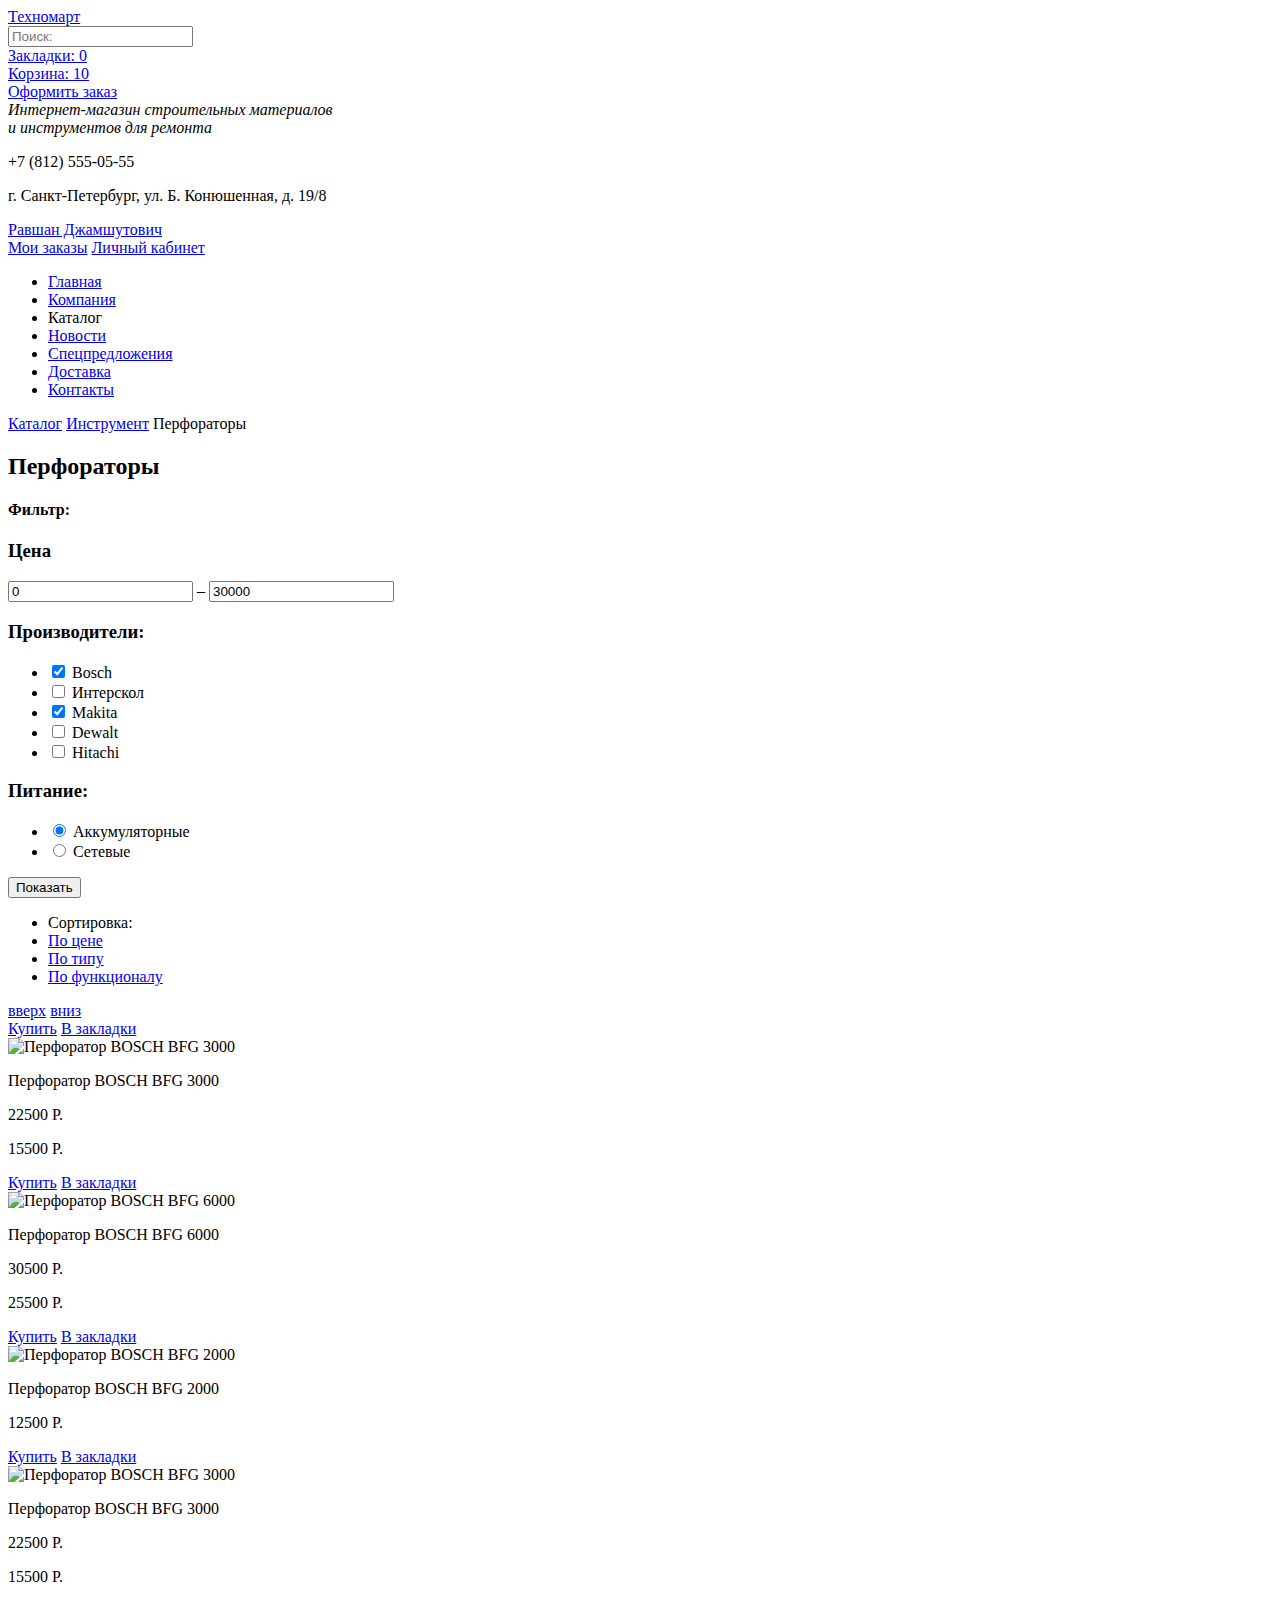
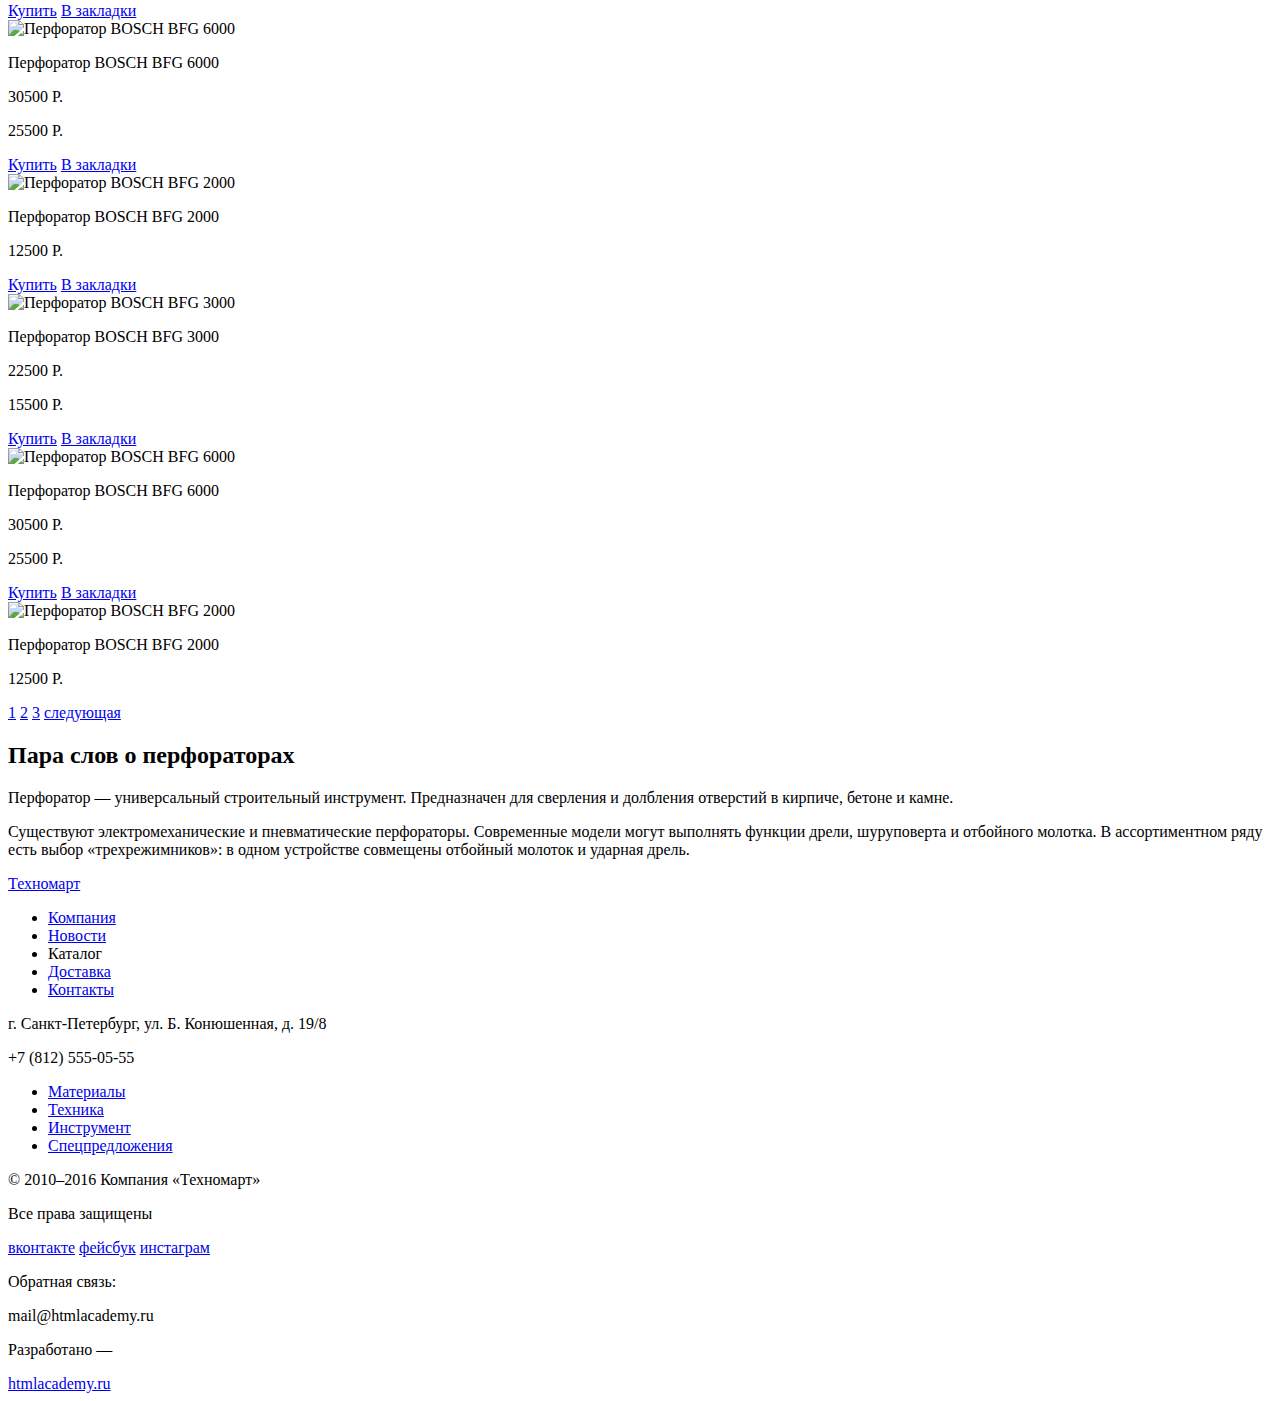
==== catalog.html @ 82899f18 "Разметка" ====
<!DOCTYPE html>
<html lang="ru">
  <head>
    <meta charset="utf-8">
    <title>HTML Academy: Техномарт</title>
  </head>
  <body>
    <header class="header-top clesrfix">
      <div class="container">
        <div class="main-logo">
          <a href="index-techno.html">Техномарт</a>
        </div>
        <div class="search">
          <form action="form.php" method="get">
            <input id="search-field" type="search" name="search-name" placeholder="Поиск:">
            <label for="search-field"></label>
          </form>
        </div>
        <div class="tab">
          <a href="#">Закладки: 0</a>
        </div>
        <div class=" basket basket-full">
          <a href="#">Корзина: 10</a>
        </div>
        <div class="checkout">
          <a href="#">Оформить заказ</a>
        </div>
      </div>
    </header>
    <header class="subheader clearfix">
      <div class="container">
        <div class="name">
          <i>Интернет-магазин строительных материалов<br>и инструментов для ремонта</i>
        </div>
        <div class="header-contacts">
          <p class="phone-number">+7 (812) 555-05-55</p>
          <p class="header-address">г. Санкт-Петербург, ул. Б. Конюшенная, д. 19/8</p>
        </div>
        <div class="user-block-personal">
          <div class="profile clearfix">
            <a class="surname" href="#">Равшан Джамшутович</a>
            <a class="exit" href="index-techno.html"></a>
          </div>
          <a class="orders" href="#">Мои заказы</a>
          <a class="account" href="#">Личный кабинет</a>
        </div>
      </div>
    </header>
    <header class="header-bottom">
      <div class="container">
        <nav class="main-navigation">
          <ul>
            <li>
              <a href="index-techno.html">Главная</a>
            </li>
            <li>
              <a href="#">Компания</a>
            </li>
            <li>
              <a>Каталог</a>
            </li>
            <li>
              <a href="#">Новости</a>
            </li>
            <li>
              <a href="#">Спецпредложения</a>
            </li>
            <li>
              <a href="#">Доставка</a>
            </li>
            <li>
              <a href="#">Контакты</a>
            </li>
          </ul>
        </nav>
      </div>
    </header>
    <main>
      <section class="hammers container clearfix">
        <div class="breadcrumbs">
          <a href="#">Каталог</a>
          <a href="#">Инструмент</a>
          <span>Перфораторы</span>
        </div>
        <div class="hammers-title">
          <h2>Перфораторы</h2>
        </div>
        <div class="filter clearfix">
          <form action="form.php" method="get">
            <div class="range-filter">
              <div class="filter-title">
                <h4>Фильтр:</h4>
              </div>
              <h3>Цена</h3>
              <div class="range-controls">
                <div class="scale">
                  <div class="bar">
                  </div>
                </div>
                <div class="toggle min-toggle"></div>
                <div class="toggle max-toggle"></div>
              </div>
              <div class="price-controls">
                <input name="min-prise" type="text" value="0">
                <span>&ndash;</span>
                <input name="max-price" type="text" value="30000">
              </div>
            </div>
            <h3 class="caption">Производители:</h3>
            <ul class="brands-manufakturers">
              <li>
                <input id="bosch-field" type="checkbox" name="bosch" checked>
                <label for="bosch-field">Bosch</label>
              </li>
              <li>
                <input id="interskol-field" type="checkbox" name="interskol">
                <label for="interskol-field">Интерскол</label>
              </li>
              <li>
                <input id="makita-field" type="checkbox" name="makita" checked>
                <label for="makita-field">Makita</label>
              </li>
              <li>
                <input id="dewalt-field" type="checkbox" name="dewalt">
                <label for="dewalt-field">Dewalt</label>
              </li>
              <li>
                <input id="hitachi-field" type="checkbox" name="hitachi">
                <label for="hitachi-field">Hitachi</label>
              </li>
            </ul>
            <h3 class="caption">Питание:</h3>
            <ul class="battery">
              <li>
                <input id="battery-field" type="radio" name="button" checked>
                <label for="battery-field">Аккумуляторные</label>
              </li>
              <li>
                <input id="network-field" type="radio" name="button">
                <label for="network-field">Сетевые</label>
              </li>
            </ul>
            <button class="show">Показать</button>
          </form>
        </div>
        <div class="sorting-content clearfix">
          <div class="sorting">
            <ul>
              <li>
                <span>Сортировка:</span>
              </li>
              <li>
                <a class="active" href="#">По цене</a>
              </li>
              <li>
                <a href="#">По типу</a>
              </li>
              <li>
                <a class="last" href="#">По функционалу</a>
              </li>
            </ul>
          </div>
          <div class="btn-down-up">
            <a class="btn-up active" href="#">вверх</a>
            <a class="btn-down" href="#">вниз</a>
          </div>
        </div>
        <div class="catalog-items-page">
          <article class="catalog-item">
            <div class="actions">
              <a href="#" class="buy js-buy">Купить</a>
              <a href="#" class="bookmark">В закладки</a>
              </div>
            <div class="catalog-item-image">
              <img src="img/drill-3000.jpg" width="127" height="112" alt="Перфоратор BOSCH BFG 3000">
            </div>
            <p class="title">Перфоратор BOSCH BFG 3000</p>
            <p class="discount">22500 Р.</p>
            <p class="price">15500 Р.</p>
          </article>
          <article class="catalog-item">
            <div class="actions">
              <a href="#" class="buy">Купить</a>
              <a href="#" class="bookmark">В закладки</a>
            </div>
            <div class="catalog-item-image">
              <img src="img/drill-6000.jpg" width="144" height="128" alt="Перфоратор BOSCH BFG 6000">
            </div>
            <p class="title">Перфоратор BOSCH BFG 6000</p>
            <p class="discount">30500 Р.</p>
            <p class="price">25500 Р.</p>
          </article>
          <article class="catalog-item">
            <div class="flag flag-new"></div>
            <div class="actions active">
              <a href="#" class="buy">Купить</a>
              <a href="#" class="bookmark">В закладки</a>
            </div>
            <div class="catalog-item-image">
              <img src="img/drill-2000.jpg" width="127" height="112" alt="Перфоратор BOSCH BFG 2000">
            </div>
            <p class="title">Перфоратор BOSCH BFG 2000</p>
            <p class="discount"></p>
            <p class="price">12500 Р.</p>
          </article>
          <article class="catalog-item">
            <div class="actions">
              <a href="#" class="buy">Купить</a>
              <a href="#" class="bookmark">В закладки</a>
              </div>
            <div class="catalog-item-image">
              <img src="img/drill-3000.jpg" width="127" height="112" alt="Перфоратор BOSCH BFG 3000">
            </div>
            <p class="title">Перфоратор BOSCH BFG 3000</p>
            <p class="discount">22500 Р.</p>
            <p class="price">15500 Р.</p>
          </article>
          <article class="catalog-item">
            <div class="flag flag-new"></div>
            <div class="actions">
              <a href="#" class="buy">Купить</a>
              <a href="#" class="bookmark">В закладки</a>
            </div>
            <div class="catalog-item-image">
              <img src="img/drill-6000.jpg" width="144" height="128" alt="Перфоратор BOSCH BFG 6000">
            </div>
            <p class="title">Перфоратор BOSCH BFG 6000</p>
            <p class="discount">30500 Р.</p>
            <p class="price">25500 Р.</p>
          </article>
          <article class="catalog-item">
            <div class="actions">
              <a href="#" class="buy">Купить</a>
              <a href="#" class="bookmark">В закладки</a>
            </div>
            <div class="catalog-item-image">
              <img src="img/drill-2000.jpg" width="127" height="112" alt="Перфоратор BOSCH BFG 2000">
            </div>
            <p class="title">Перфоратор BOSCH BFG 2000</p>
            <p class="discount"></p>
            <p class="price">12500 Р.</p>
          </article>
          <article class="catalog-item">
            <div class="flag flag-new"></div>
            <div class="actions">
              <a href="#" class="buy js-buy">Купить</a>
              <a href="#" class="bookmark">В закладки</a>
              </div>
            <div class="catalog-item-image">
              <img src="img/drill-3000.jpg" width="127" height="112" alt="Перфоратор BOSCH BFG 3000">
            </div>
            <p class="title">Перфоратор BOSCH BFG 3000</p>
            <p class="discount">22500 Р.</p>
            <p class="price">15500 Р.</p>
          </article>
          <article class="catalog-item">
            <div class="actions">
              <a href="#" class="buy js-buy">Купить</a>
              <a href="#" class="bookmark">В закладки</a>
            </div>
            <div class="catalog-item-image">
              <img src="img/drill-6000.jpg" width="144" height="128" alt="Перфоратор BOSCH BFG 6000">
            </div>
            <p class="title">Перфоратор BOSCH BFG 6000</p>
            <p class="discount">30500 Р.</p>
            <p class="price">25500 Р.</p>
          </article>
          <article class="catalog-item">
            <div class="actions">
              <a href="#" class="buy js-buy">Купить</a>
              <a href="#" class="bookmark">В закладки</a>
            </div>
            <div class="catalog-item-image">
              <img src="img/drill-2000.jpg" width="127" height="112" alt="Перфоратор BOSCH BFG 2000">
            </div>
            <p class="title">Перфоратор BOSCH BFG 2000</p>
            <p class="discount"></p>
            <p class="price">12500 Р.</p>
          </article>
          <div class="pagination">
            <a class="active" href="#">1</a>
            <a href="#">2</a>
            <a href="#">3</a>
            <a href="#">следующая</a>
          </div>
        </div>
      </section>
      <div class="about-hammers">
        <div class="container">
          <h2>Пара слов о перфораторах</h2>
          <p class="p1">Перфоратор &mdash; универсальный строительный инструмент. Предназначен для сверления
          и долбления отверстий в кирпиче, бетоне и камне.</p>
          <p class="p2">Существуют электромеханические и пневматические перфораторы. Современные модели могут выполнять функции дрели,
          шуруповерта и отбойного молотка. В ассортиментном ряду есть выбор &laquo;трехрежимников&raquo;:
          в одном устройстве совмещены отбойный молоток и ударная дрель.</p>
        </div>
      </div>
    </main>
    <footer class="footer-top ">
      <div class="container">
        <div class="first-wrapper clearfix">
          <div class="footer-main-logo">
            <a href="index-techno.html">Техномарт</a>
          </div>
          <div class="footer-navigation">
            <ul>
              <li>
                <a href="#">Компания</a>
              </li>
              <li>
                <a href="#">Новости</a>
              </li>
              <li>
                <a>Каталог</a>
              </li>
              <li>
                <a href="#">Доставка</a>
              </li>
              <li>
                <a href="#">Контакты</a>
              </li>
            </ul>
          </div>
        </div>
        <div class="second-wrapper clearfix">
          <div class="footer-address">
            <p>г. Санкт-Петербург, ул. Б. Конюшенная, д. 19/8</p>
            <p>+7 (812) 555-05-55</p>
          </div>
          <div class="footer-breadcrumbs">
            <ul>
              <li>
                <a href="#">Материалы</a>
              </li>
              <li>
                <a href="#">Техника</a>
              </li>
              <li>
                <a href="#">Инструмент</a>
              </li>
              <li>
                <a href="#">Спецпредложения</a>
              </li>
            </ul>
          </div>
        </div>
      </div>
    </footer>
    <footer class="footer-bottom clearfix">
      <div class="container">
        <div class="footer-copyright">
          <p>&copy; 2010&ndash;2016 Компания &laquo;Техномарт&raquo;</p>
          <p>Все права защищены</p>
        </div>
        <div class="footer-social">
          <a class="social-btn social-btn-vk" href="#">вконтакте</a>
          <a class="social-btn social-btn-fb" href="#">фейсбук</a>
          <a class="social-btn social-btn-inst" href="#">инстаграм</a>
        </div>
        <div class="footer-email">
          <p>Обратная связь:</p>
          <a>mail@htmlacademy.ru</a>
        </div>
        <div class="footer-website">
          <p>Разработано &mdash;</p>
          <a href="#">htmlacademy.ru</a>
        </div>
      </div>
    </footer>
  </body>
</html>
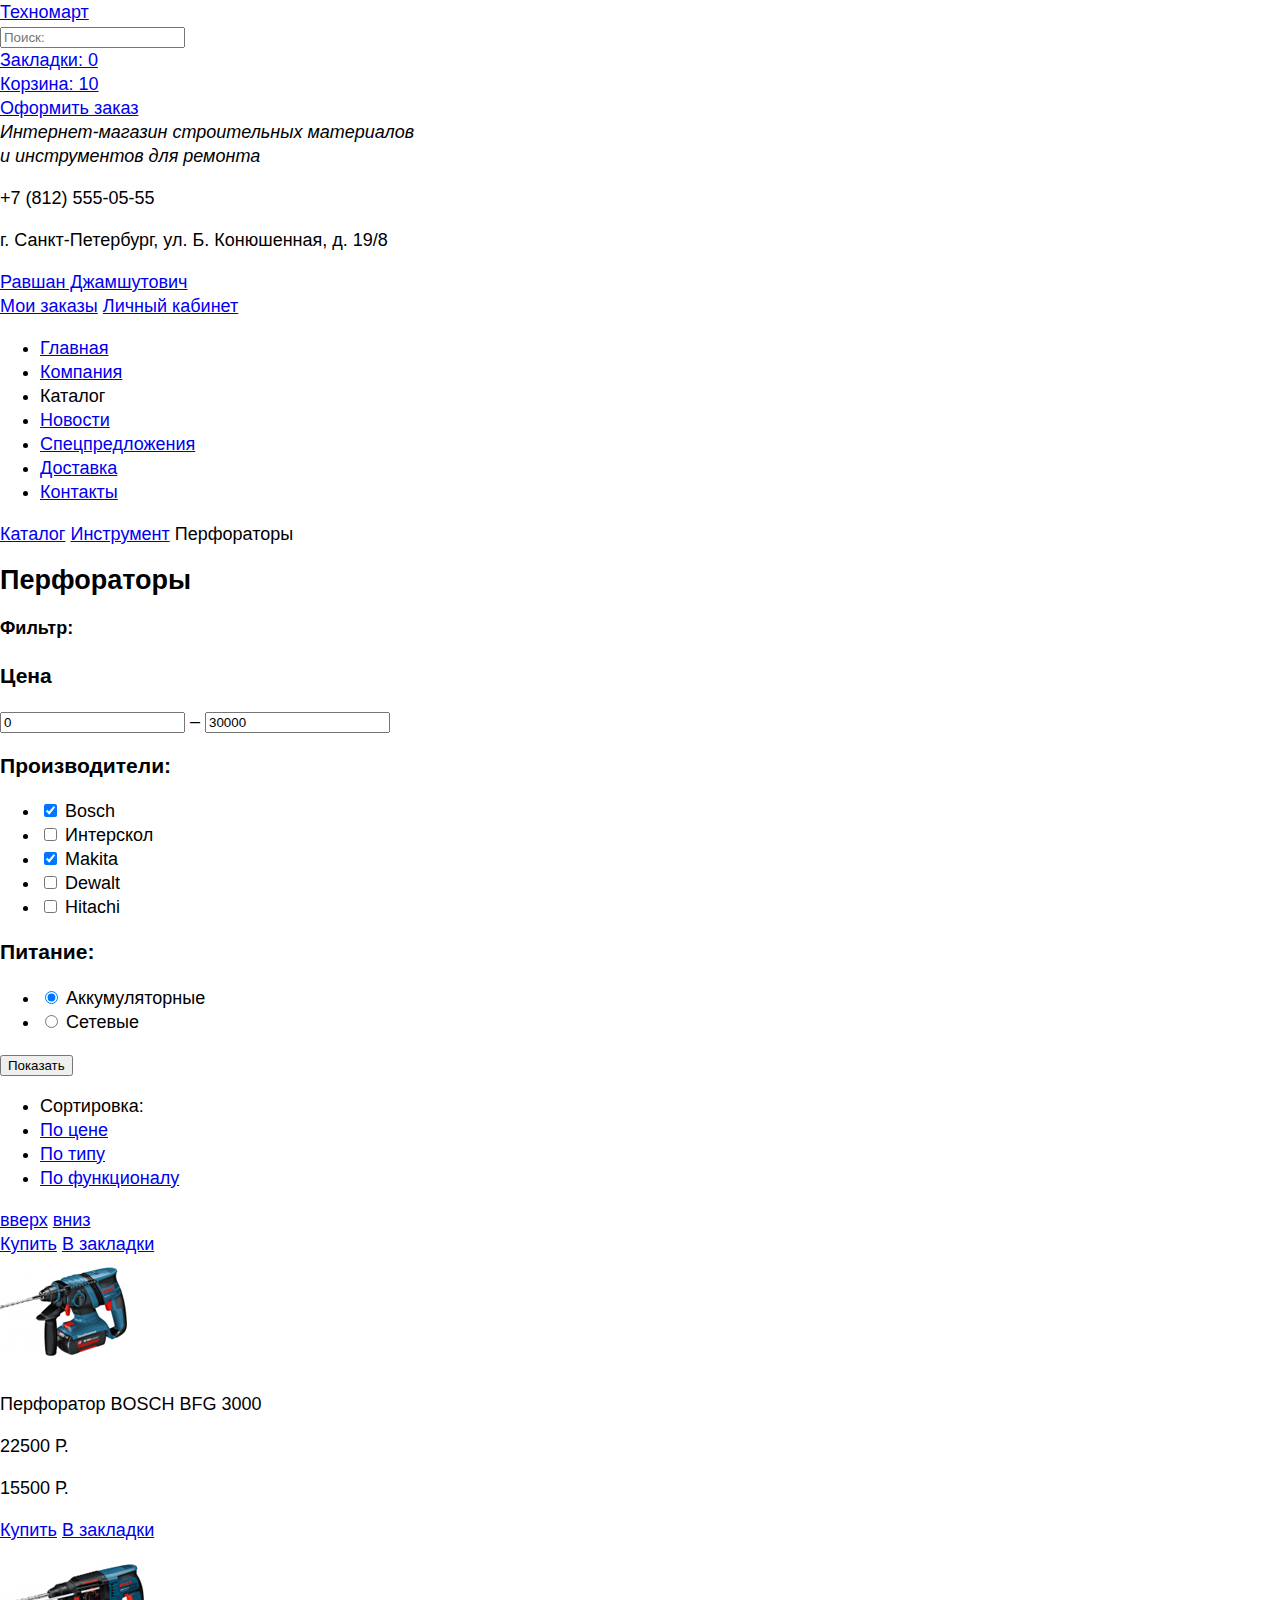
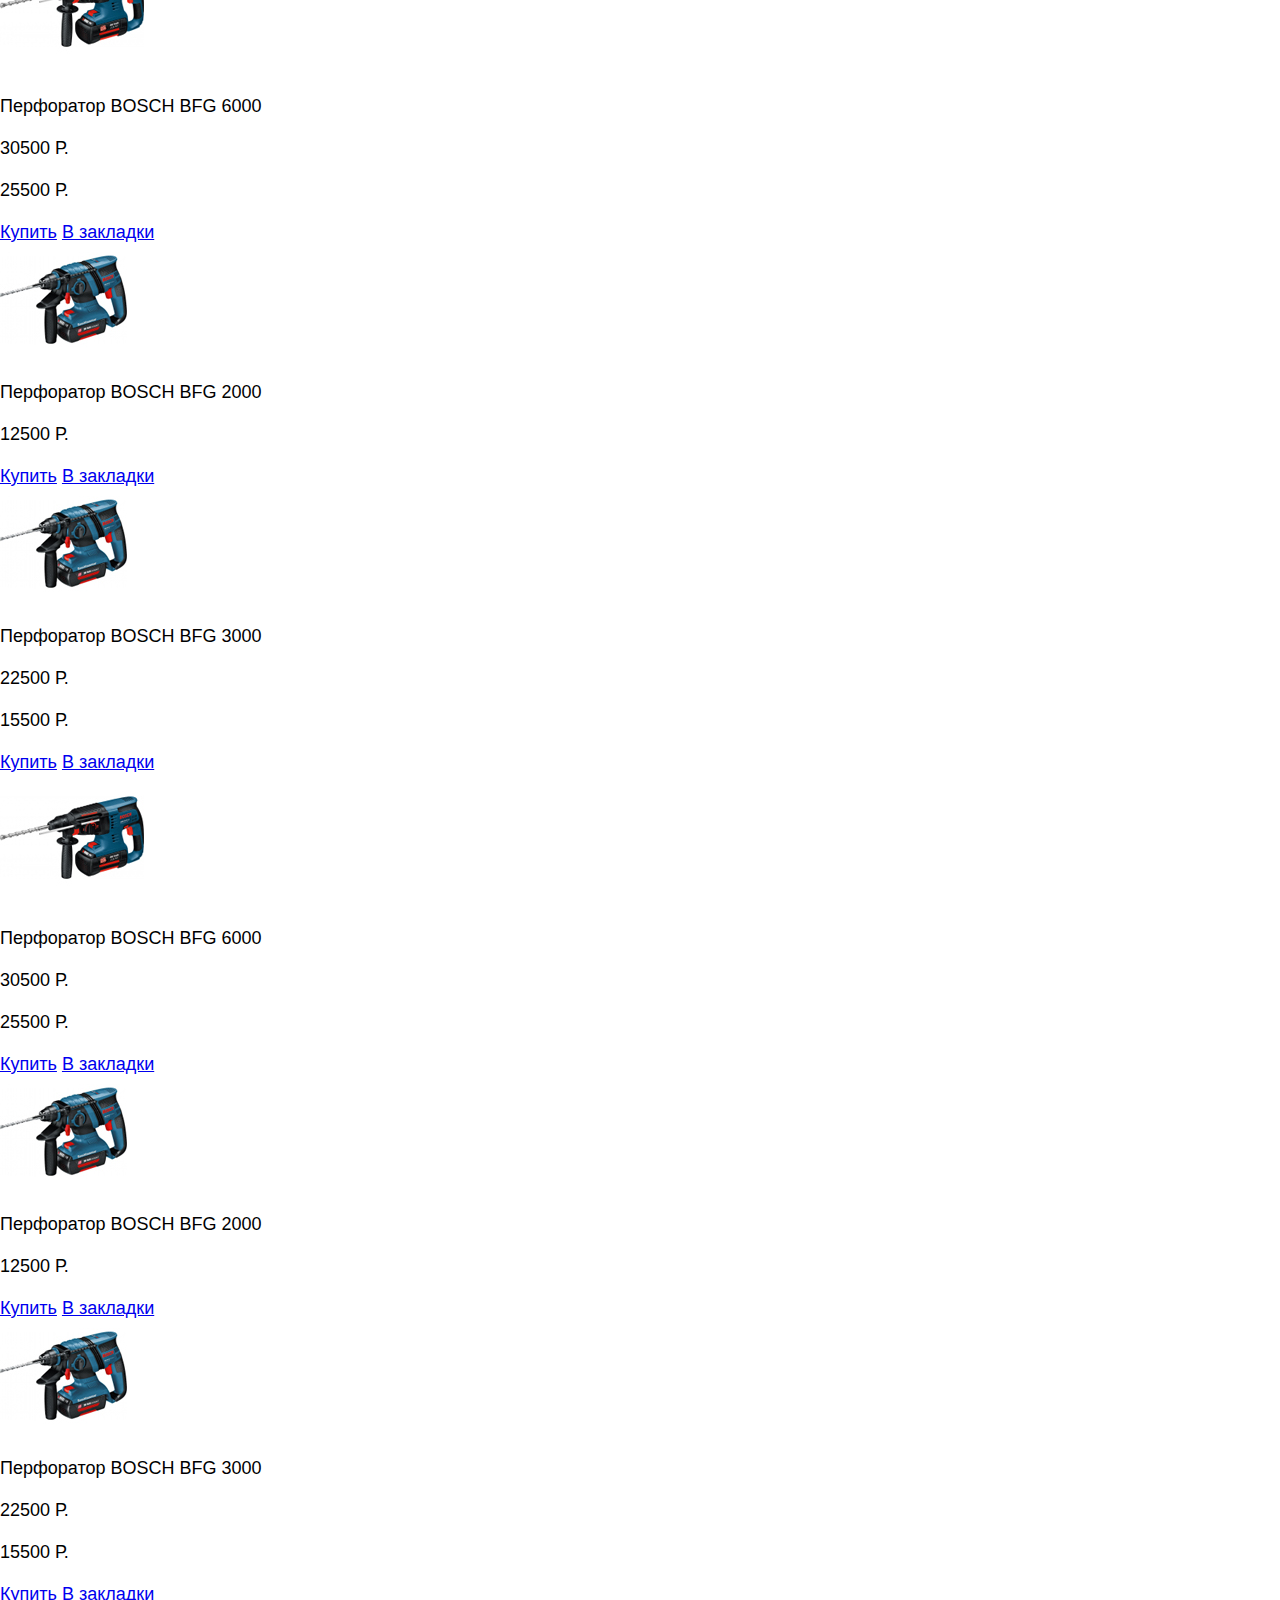
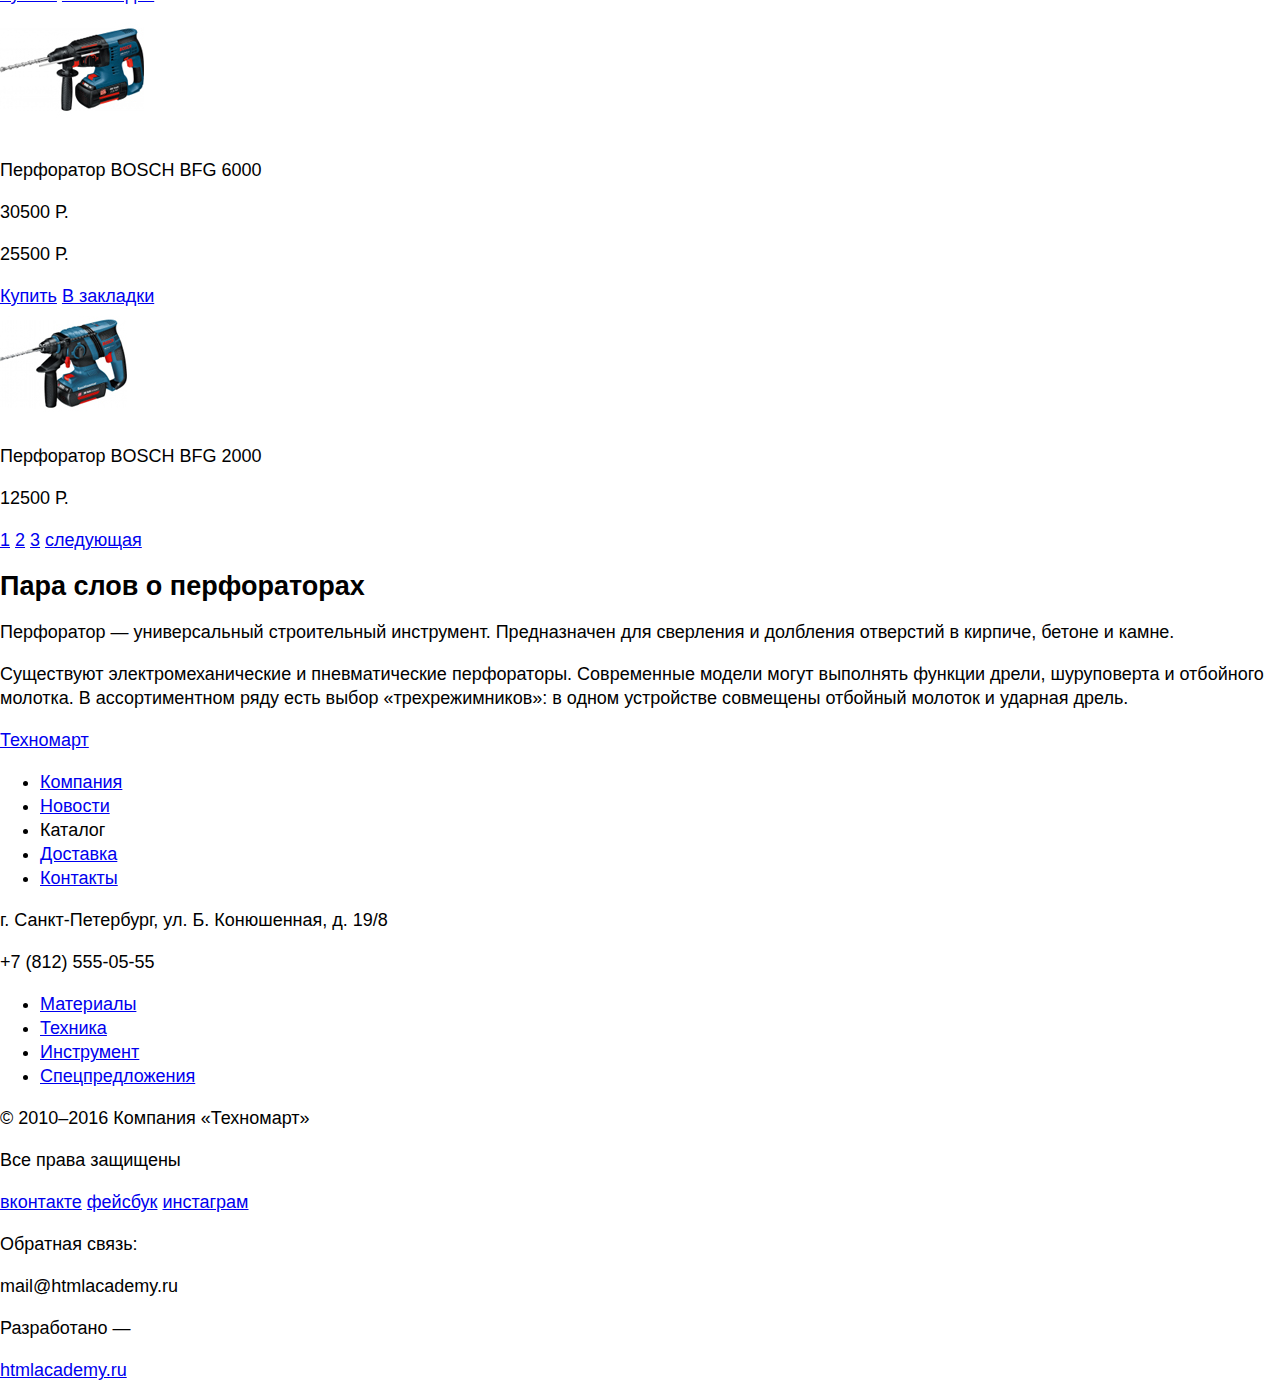
==== commit b74c2639: "Подготовка графики и текстовых стилей" ====
--- a/catalog.html
+++ b/catalog.html
@@ -3,6 +3,7 @@
   <head>
     <meta charset="utf-8">
     <title>HTML Academy: Техномарт</title>
+    <link rel="stylesheet" href="css/style.css">
   </head>
   <body>
     <header class="header-top clesrfix">
@@ -368,4 +369,4 @@
       </div>
     </footer>
   </body>
-</html>  
+</html>
--- a/css/style.css
+++ b/css/style.css
@@ -0,0 +1,8 @@
+body {
+min-width: 960px;
+margin: 0;
+font-size: 18px;
+line-height: 24px;
+font-family: "Cuprum", Helvetica, Arial, sans-serif;
+font-weight: 400;
+}
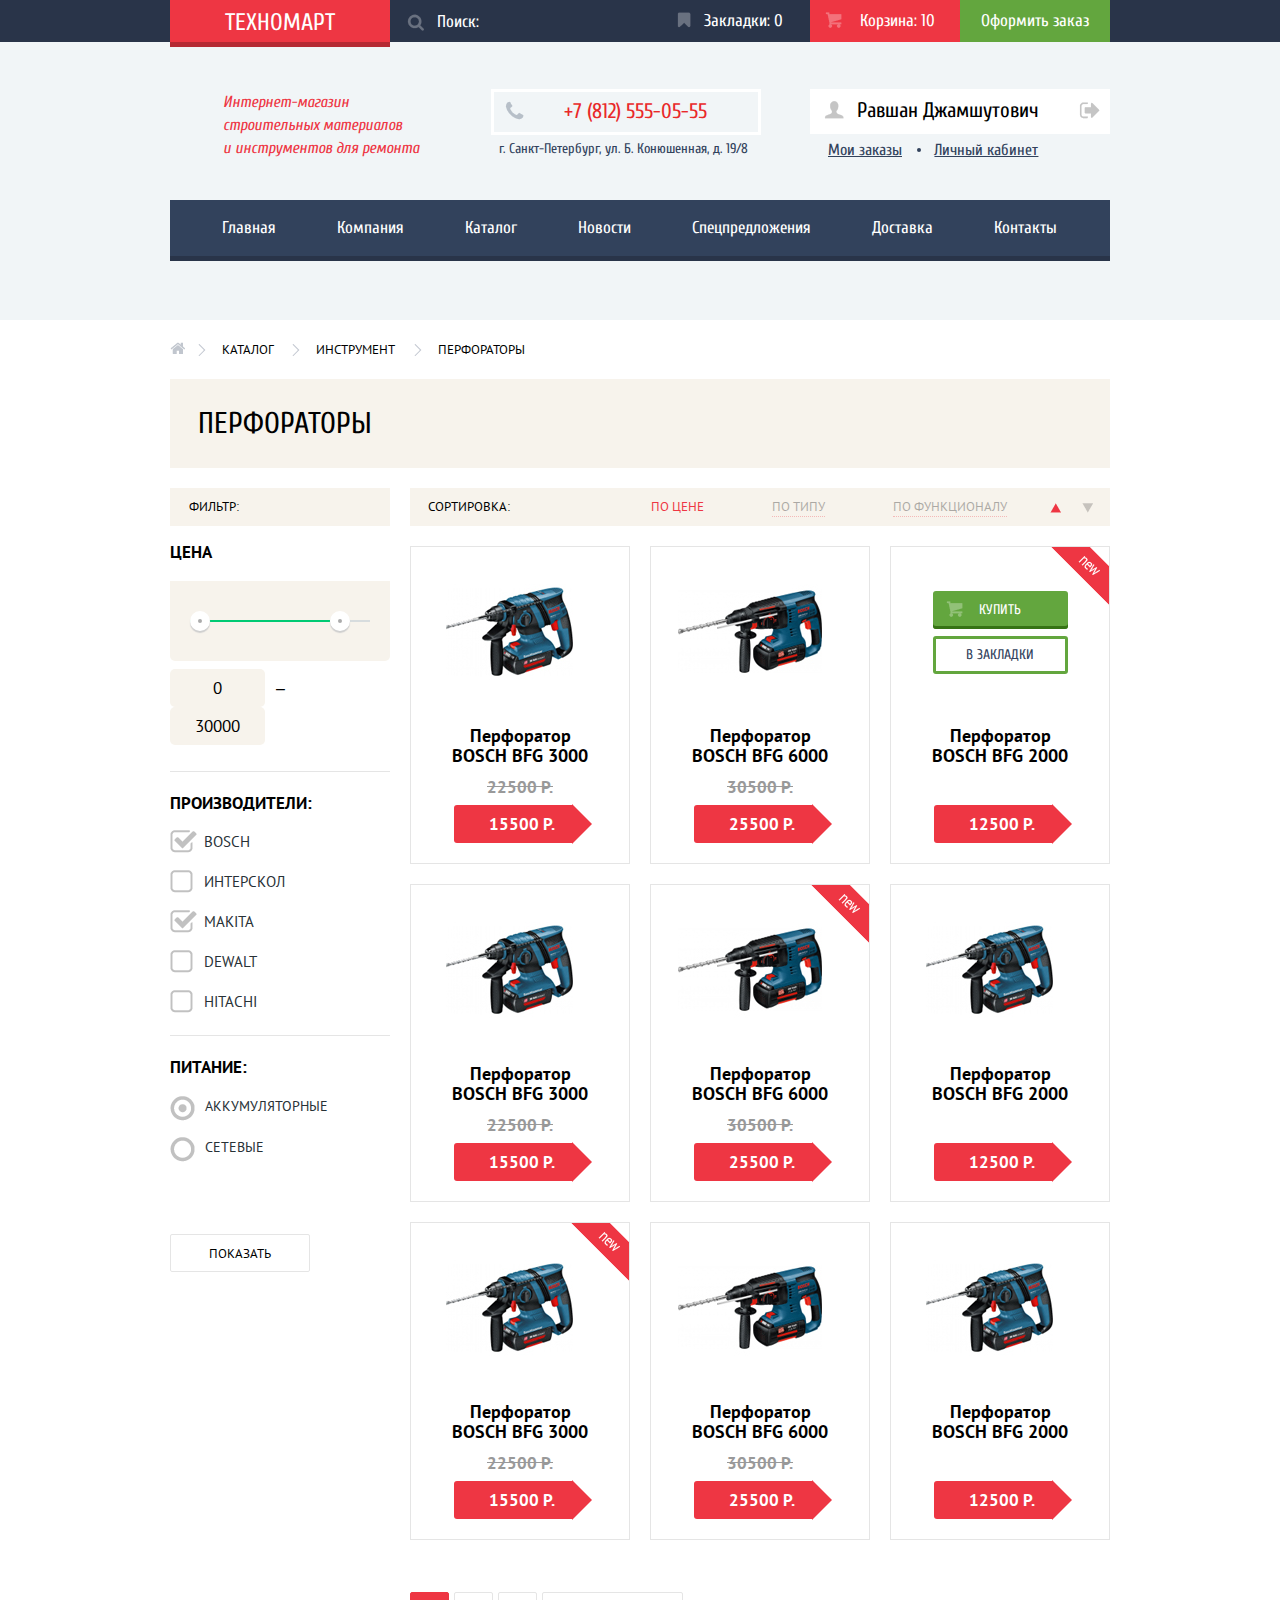
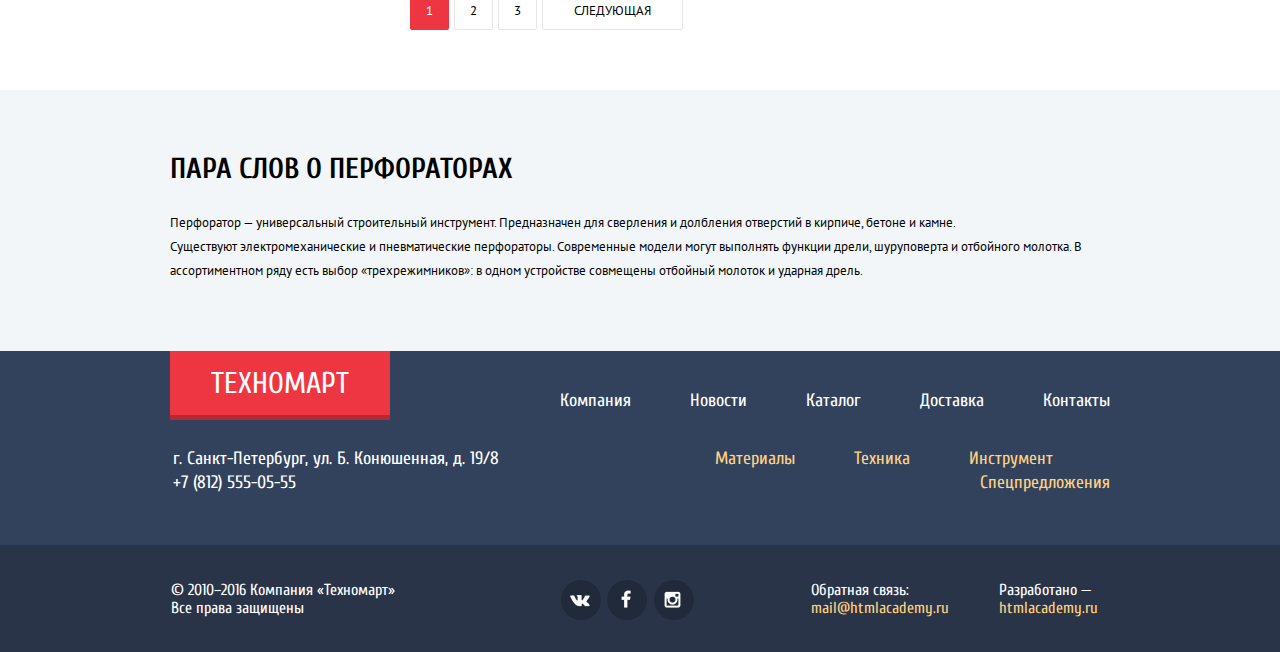
==== commit 42cd4f07: "Декоративные элементы личного проекта" ====
--- a/catalog.html
+++ b/catalog.html
@@ -3,13 +3,16 @@
   <head>
     <meta charset="utf-8">
     <title>HTML Academy: Техномарт</title>
+    <link href="https://fonts.googleapis.com/css?family=Cuprum:400,700&subset=cyrillic" rel="stylesheet">
+    <link href="https://fonts.googleapis.com/css?family=PT+Sans:400,700&subset=cyrillic" rel="stylesheet">
+    <link rel="stylesheet" href="css/normalize.css">
     <link rel="stylesheet" href="css/style.css">
   </head>
   <body>
     <header class="header-top clesrfix">
       <div class="container">
         <div class="main-logo">
-          <a href="index-techno.html">Техномарт</a>
+          <a href="index.html">Техномарт</a>
         </div>
         <div class="search">
           <form action="form.php" method="get">
@@ -52,7 +55,7 @@
         <nav class="main-navigation">
           <ul>
             <li>
-              <a href="index-techno.html">Главная</a>
+              <a href="index.html">Главная</a>
             </li>
             <li>
               <a href="#">Компания</a>
@@ -301,7 +304,7 @@
       <div class="container">
         <div class="first-wrapper clearfix">
           <div class="footer-main-logo">
-            <a href="index-techno.html">Техномарт</a>
+            <a href="index.html">Техномарт</a>
           </div>
           <div class="footer-navigation">
             <ul>
--- a/css/style.css
+++ b/css/style.css
@@ -1,8 +1,2052 @@
 body {
-min-width: 960px;
-margin: 0;
-font-size: 18px;
-line-height: 24px;
-font-family: "Cuprum", Helvetica, Arial, sans-serif;
-font-weight: 400;
-}
+  min-width: 960px;
+  margin: 0;
+}
+
+.sprite {
+  background-image: url(spritesheet.png);
+  background-repeat: no-repeat;
+  display: block;
+}
+.sprite--icon-basket {
+  width: 17px;
+  height: 16px;
+  background-position: -25px -25px;
+}
+.sprite--icon-bookmark {
+  width: 14px;
+  height: 16px;
+  background-position: -25px -91px;
+}
+.sprite--icon-check-off {
+  width: 23px;
+  height: 23px;
+  background-position: -25px -157px;
+}
+.sprite--icon-check-off-disabled {
+  width: 23px;
+  height: 23px;
+  background-position: -25px -230px;
+}
+.sprite--icon-check-off-hover {
+  width: 23px;
+  height: 23px;
+  background-position: -25px -303px;
+}
+.sprite--icon-check-on {
+  width: 27px;
+  height: 23px;
+  background-position: -25px -376px;
+}
+.sprite--icon-check-on-disabled {
+  width: 27px;
+  height: 23px;
+  background-position: -25px -449px;
+}
+.sprite--icon-check-on-hover {
+  width: 27px;
+  height: 23px;
+  background-position: -25px -522px;
+}
+.sprite--icon-circle {
+  width: 25px;
+  height: 25px;
+  background-position: -25px -595px;
+}
+.sprite--icon-circle-disabled {
+  width: 25px;
+  height: 25px;
+  background-position: -25px -670px;
+}
+.sprite--icon-circle-dot {
+  width: 25px;
+  height: 25px;
+  background-position: -25px -745px;
+}
+.sprite--icon-circle-dot-disabled {
+  width: 25px;
+  height: 25px;
+  background-position: -25px -820px;
+}
+.sprite--icon-circle-dot-hover {
+  width: 25px;
+  height: 25px;
+  background-position: -25px -895px;
+}
+.sprite--icon-circle-hover {
+  width: 25px;
+  height: 25px;
+  background-position: -25px -970px;
+}
+.sprite--icon-down-dir {
+  width: 11px;
+  height: 10px;
+  background-position: -25px -1045px;
+}
+.sprite--icon-down-dir-active {
+  width: 9px;
+  height: 9px;
+  background-position: -25px -1105px;
+}
+.sprite--icon-down-dir-hover {
+  width: 11px;
+  height: 10px;
+  background-position: -25px -1164px;
+}
+.sprite--icon-facebook {
+  width: 10px;
+  height: 18px;
+  background-position: -25px -1224px;
+}
+.sprite--icon-home {
+  width: 15px;
+  height: 12px;
+  background-position: -25px -1292px;
+}
+.sprite--icon-instagramm {
+  width: 17px;
+  height: 17px;
+  background-position: -25px -1354px;
+}
+.sprite--icon-login {
+  width: 20px;
+  height: 17px;
+  background-position: -25px -1421px;
+}
+.sprite--icon-login-hover {
+  width: 20px;
+  height: 17px;
+  background-position: -25px -1488px;
+}
+.sprite--icon-logout {
+  width: 21px;
+  height: 17px;
+  background-position: -25px -1555px;
+}
+.sprite--icon-logout-hover {
+  width: 21px;
+  height: 17px;
+  background-position: -25px -1622px;
+}
+.sprite--icon-phone {
+  width: 19px;
+  height: 19px;
+  background-position: -25px -1689px;
+}
+.sprite--icon-right {
+  width: 8px;
+  height: 12px;
+  background-position: -25px -1758px;
+}
+.sprite--icon-search {
+  width: 17px;
+  height: 17px;
+  background-position: -25px -1820px;
+}
+.sprite--icon-search-focus {
+  width: 17px;
+  height: 17px;
+  background-position: -25px -1887px;
+}
+.sprite--icon-search-hover {
+  width: 17px;
+  height: 17px;
+  background-position: -25px -1954px;
+}
+.sprite--icon-shape {
+  width: 39px;
+  height: 30px;
+  background-position: -25px -2021px;
+}
+.sprite--icon-up-dir {
+  width: 11px;
+  height: 10px;
+  background-position: -25px -2101px;
+}
+.sprite--icon-up-dir-active {
+  width: 11px;
+  height: 10px;
+  background-position: -25px -2161px;
+}
+.sprite--icon-up-dir-hover {
+  width: 11px;
+  height: 10px;
+  background-position: -25px -2221px;
+}
+.sprite--icon-user {
+  width: 20px;
+  height: 18px;
+  background-position: -25px -2281px;
+}
+.sprite--icon-user-hover {
+  width: 20px;
+  height: 18px;
+  background-position: -25px -2349px;
+}
+.sprite--icon-vk {
+  width: 20px;
+  height: 12px;
+  background-position: -25px -2417px;
+}
+.sprite-services-shadow {
+  width: 10px;
+  height: 272px;
+  background-position: -25px -2479px;
+}
+.sprite {
+  background-image: url(spritesheet.png);
+  background-repeat: no-repeat;
+  display: block;
+}
+.sprite-icon1-auto {
+  width: 78px;
+  height: 63px;
+  background-position: -35px -35px;
+}
+.sprite-icon1-basket {
+  width: 59px;
+  height: 72px;
+  background-position: -35px -168px;
+}
+.sprite-icon1-bucket {
+  width: 44px;
+  height: 65px;
+  background-position: -35px -310px;
+}
+.sprite-icon1-drill {
+  width: 75px;
+  height: 61px;
+  background-position: -35px -445px;
+}
+.sprite-icon1-tractor {
+  width: 78px;
+  height: 62px;
+  background-position: -35px -576px;
+}
+
+img {
+  max-width: 100%;
+  height: auto;
+}
+.clearfix::after {
+  content: "";
+  display: table;
+  clear: both;
+}
+header {
+  background-color: #f1f5f7;
+}
+.header-top {
+  background-color: #293449;
+  min-height: 42px;
+}
+.container {
+  width: 940px;
+  margin: 0 auto;
+  padding: 0 10px;
+}
+.main-logo {
+  float: left;
+  width: 220px;
+}
+.main-logo a {
+  display: block;
+  text-decoration: none;
+  width: 220px;
+  font-size: 24px;
+  line-height: 24px;
+  font-family: "Cuprum", Helvetica, Arial, sans-serif;
+  font-weight: 400;
+  color: #ffffff;
+  text-align: center;
+  text-transform: uppercase;
+  background: #ee3643;
+  border-bottom: 5px solid #b52933;
+  padding-top: 11px;
+  padding-bottom: 7px;
+}
+.main-logo a:hover {
+  background: #ca2c37;
+  border-bottom: 5px solid #9a212a;
+}
+.main-logo a:active {
+  background: #ba2732;
+  border-bottom: 5px solid #8e1e26;
+}
+.search {
+  float: left;
+  width: 270px;
+}
+.search input {
+  position: relative;
+  width: 100%;
+  color: #ffffff;
+  background: #293449;
+  border: none;
+  font-size: 17px;
+  line-height: 17px;
+  font-family: "Cuprum", Helvetica, Arial, sans-serif;
+  font-weight: 400;
+  color: #ffffff;
+  padding-top: 12px;
+  padding-bottom: 11px;
+  padding-left: 47px;
+  background: url("../img/sprite-2.png") no-repeat -8px -1806px;
+}
+.search input::-webkit-input-placeholder {
+	color:#ffffff;
+	opacity: 1;
+}
+.search input::-moz-placeholder {
+	color:#ffffff;
+	opacity: 1;
+}
+.search input:-moz-placeholder {
+	color:#ffffff;
+	opacity: 1;
+}
+.search input:-ms-input-placeholder {
+	color:#ffffff;
+	opacity: 1;
+}
+.search input:hover {
+	background-color: #212a3a;
+	outline: none;
+  background: url("../img/sprite-2.png") no-repeat -8px -1940px;
+}
+.search input:focus {
+	background: #ffffff url("../img/sprite-2.png") no-repeat -8px -1874px;
+	outline: none;
+	color:#000000;
+}
+.tab {
+  float: left;
+  width: 150px;
+}
+.basket {
+  float: left;
+  width: 150px;
+}
+.checkout {
+  float: right;
+  width: 150px;
+  background: #63a63e;
+  text-align: center;
+}
+.tab a,
+.basket a,
+.checkout a {
+  display: block;
+  text-decoration: none;
+  font-size: 17px;
+  line-height: 17px;
+  font-family: "Cuprum", Helvetica, Arial, sans-serif;
+  font-weight: 400;
+  color: #ffffff;
+  padding-top: 12px;
+  padding-bottom: 13px;
+}
+.tab a {
+  position: relative;
+  width: 106px;
+  padding-left: 44px;
+}
+.tab a::before {
+  content: "";
+  position: absolute;
+  width: 16px;
+  height: 18px;
+  left: 15px;
+  background: url("../img/sprite-2.png") no-repeat -23px -91px;
+  opacity: 0.3;
+}
+.tab:hover {
+  background: #212a3a;
+}
+.tab:active {
+  background: #161d29;
+  opacity: 0.6;
+}
+.tab a:hover::before {
+  opacity: 1;
+}
+.tab a:active::before {
+  opacity: 0.5;
+}
+.basket a {
+  position: relative;
+  width: 100px;
+  padding-left: 50px;
+}
+.basket a::before {
+  content: "";
+  position: absolute;
+  width: 19px;
+  height: 18px;
+  left: 15px;
+  background: url("../img/sprite-2.png") no-repeat -25px -25px;
+  opacity: 0.3;
+}
+.basket a:hover::before {
+  opacity: 1;
+}
+.basket a:active::before {
+  opacity: 0.5;
+}
+.basket-full {
+  background: #ee3643;
+}
+.basket-empty:hover {
+  background: #212a3a;
+}
+.basket-empty:active {
+  background: #161d29;
+  opacity: 0.6;
+}
+.checkout:hover {
+  background: #5fbb2d;
+}
+.checkout:active {
+  background: #518534;
+  opacity: 0.51;
+}
+.subheader {
+  padding-top: 5px;
+}
+.name {
+  float: left;
+  width: 200px;
+  margin-top: 40px;
+  margin-bottom: 40px;
+  padding-left: 53px;
+  padding-right: 50px;
+}
+.name i {
+  display: block;
+  font-size: 16px;
+  line-height: 23px;
+  font-family: "Cuprum", Helvetica, Arial, sans-serif;
+  font-weight: 400;
+  color: #ee3643;
+  font-weight: 400;
+  margin-top: 4px;
+}
+.header-contacts {
+  float: left;
+  width: 310px;
+  margin-top: 42px;
+  margin-left: 18px;
+}
+.phone-number {
+  margin: 0;
+  width: 194px;
+  font-size: 21px;
+  line-height: 18px;
+  font-family: "Cuprum", Helvetica, Arial, sans-serif;
+  font-weight: 400;
+  color: #e9292a;
+  background: url("../img/sprite-2.png") no-repeat -14px -1680px;
+  border: 3px solid #ffffff;
+  padding-left: 70px;
+  padding-top: 10px;
+  padding-bottom: 12px;
+  margin-bottom: 2px;
+}
+.header-address {
+  margin: 0;
+  font-size: 14px;
+  line-height: 24px;
+  font-family: "Cuprum", Helvetica, Arial, sans-serif;
+  font-weight: 400;
+  color: #32425c;
+  margin-left: 8px;
+}
+.user-block {
+  float: right;
+  width: 282px;
+  margin-top: 41px;
+}
+.user-block .login,
+.user-block .check {
+  display: inline-block;
+  vertical-align: top;
+  text-decoration: none;
+  font-size: 21px;
+  line-height: 18px;
+  font-family: "Cuprum", Helvetica, Arial, sans-serif;
+  color: #000000;
+  font-weight: 400;
+  background: #ffffff;
+  padding-top: 13px;
+  padding-bottom: 14px;
+}
+.user-block .login {
+  width: 73px;
+  text-align: left;
+  padding-left: 48px;
+  margin-right: 6px;
+  background: #ffffff url("../img/sprite-2.png") no-repeat -10px -1406px;
+}
+.user-block .check {
+  width: 150px;
+  text-align: center;
+  margin-right: 0;
+}
+.login:hover {
+  background: #ffffff url("../img/sprite-2.png") no-repeat -10px -1473px;
+  color: #ee3643;
+}
+.check:hover {
+  color: #ee3643;
+}
+.login:active {
+  background: #ffffff url("../img/sprite-2.png") no-repeat -10px -1406px;
+  color: #b2b2b2;
+}
+.check:active {
+  color: #b2b2b2;
+}
+.user-block-personal {
+  float: right;
+  width: 300px;
+  margin-top: 42px;
+}
+.profile {
+  margin-bottom: 7px;
+  min-height: 45px;
+  background: #ffffff;
+}
+.profile .surname {
+  float: left;
+  width: 193px;
+  font-size: 21px;
+  line-height: 18px;
+  font-family: "Cuprum", Helvetica, Arial, sans-serif;
+  color: #000000;
+  font-weight: 400;
+  text-decoration: none;
+  cursor: pointer;
+  background: #ffffff url("../img/sprite-2.png") no-repeat -11px -2269px;
+  padding-top: 12px;
+  padding-bottom: 13px;
+  padding-left: 47px;
+}
+.profile .exit {
+  display: block;
+  float: left;
+  width: 60px;
+  height: 45px;
+  margin-left: -4px;
+  background: #ffffff url("../img/sprite-2.png") no-repeat 8px -1542px;
+}
+.user-block-personal .surname:hover {
+  background: #ffffff url("../img/sprite-2.png") no-repeat -11px -2337px;
+}
+.user-block-personal .surname:active {
+  color: #c7c7c7;
+  background: #ffffff url("../img/sprite-2.png") no-repeat -11px -2269px;
+}
+.user-block-personal .exit:hover {
+  background: #ffffff url("../img/sprite-2.png") no-repeat 8px -1608px;
+}
+.user-block-personal .exit:active {
+  background: #ffffff url("../img/sprite-2.png") no-repeat 8px -1540px;
+}
+.user-block-personal .orders,
+.user-block-personal .account {
+  position: relative;
+  display: inline-block;
+  vertical-align: top;
+  font-size: 16px;
+  line-height: 18px;
+  font-family: "Cuprum", Helvetica, Arial, sans-serif;
+  color: #32425c;
+  font-weight: 400;
+  text-decoration: underline;
+  margin-left: 18px;
+  margin-right: 10px;
+}
+.user-block-personal .orders:hover,
+.user-block-personal .account:hover {
+  color: #ee434f;
+}
+.user-block-personal .orders:active,
+.user-block-personal .account:active {
+  opacity: 0.3;
+}
+.account::before {
+  content: "";
+  position: absolute;
+  width: 4px;
+  height: 4px;
+  background: #32425c;
+  border-radius: 50%;
+  top: 7px;
+  left: -17px;
+}
+.header-bottom {
+  min-height: 120px;
+}
+.main-navigation {
+  min-height: 56px;
+  background: #32425c;
+  border-bottom: 5px solid #293449;
+}
+.main-navigation ul {
+  margin: 0;
+  padding: 0;
+  list-style: none;
+  font-size: 0;
+  padding-left: 22px;
+}
+.main-navigation li {
+  display: inline-block;
+  vertical-align: top;
+  font-size: 17px;
+  line-height: 17px;
+  font-family: "Cuprum", Helvetica, Arial, sans-serif;
+  font-weight: 400;
+}
+.main-navigation a {
+  display: block;
+  padding: 19px 31px 19px 30px;
+  color: #ffffff;
+  text-decoration: none;
+}
+.main-navigation a:hover {
+  background: #293449;
+}
+.main-navigation a:active {
+  background: #1d2739;
+  color: #8e939c;
+}
+.offer-top {
+  font-size: 0;
+}
+.offer {
+  display: inline-block;
+  vertical-align: top;
+  width: 300px;
+  height: 124px;
+}
+.offer-materials {
+  position: relative;
+  background: #f6b22d url("../img/sprite-1.png") no-repeat 178px -280px;
+  margin-right: 20px;
+}
+.offer-tool {
+  background: #4aafde url("../img/sprite-1.png") no-repeat 162px -412px;
+  margin-right: 16px;
+}
+.offer-technic {
+  background: #cc79d1 url("../img/sprite-1.png") no-repeat 156px -545px;
+  margin-right: 0;
+}
+.offer-discounts {
+  background: #85d179 url("../img/sprite-1.png") no-repeat 160px -141px;
+  margin-bottom: 20px;
+}
+.offer-transfer {
+  background: #f6b22d url("../img/sprite-1.png") no-repeat 156px -4px;
+}
+.flag {
+  position: absolute;
+  top: 0;
+  right: 0;
+  width: 60px;
+  height: 60px;
+  text-indent: -1000;
+  overflow: hidden;
+  z-index: 20;
+}
+.flag-new {
+  background: url("../img/new-flag.png") no-repeat 1px -1px;
+}
+.offer p {
+  margin: 0;
+  font-size: 24px;
+  line-height: 30px;
+  font-family: "Cuprum", Helvetica, Arial, sans-serif;
+  color: #ffffff;
+  font-weight: 700;
+  margin-left: 22px;
+  padding-top: 21px;
+  margin-bottom: 13px;
+}
+.offer a {
+  display: block;
+  text-decoration: none;
+  font-size: 14px;
+  line-height: 18px;
+  font-family: "Cuprum", Helvetica, Arial, sans-serif;
+  color: #ffffff;
+  font-weight: 400;
+  text-transform: uppercase;
+  width: 135px;
+  border: none;
+  outline: none;
+  cursor: pointer;
+  text-align: center;
+  padding: 10px 0;
+  margin-left: 25px;
+  background: rgba(0, 0, 0, 0.1);
+}
+.offer a:hover {
+  background: rgba(0, 0, 0, 0.2);
+}
+.offer a:active {
+  background: rgba(0, 0, 0, 0.3);
+}
+.offer-top {
+  margin-bottom: 19px;
+}
+.offer-right {
+  float: right;
+  width: 300px;
+}
+.slider-content {
+  float: left;
+  width: 620px;
+  height: 266px;
+  background-color: #f2f6f8;
+}
+.slider {
+  position: relative;
+  height: 100%;
+}
+.slide-title {
+  position: absolute;
+  z-index: 10;
+  margin-top: 26px;
+  margin-left: 24px;
+}
+.slide-title h2 {
+  margin: 0;
+  font-size: 36px;
+  line-height: 30px;
+  font-family: "Cuprum", Helvetica, Arial, sans-serif;
+  color: #ffffff;
+  font-weight: 700;
+  text-transform: uppercase;
+  margin-bottom: 4px;
+}
+.slide-title p {
+  margin: 0;
+  font-size: 18px;
+  line-height: 24px;
+  font-family: "PT Sans", Helvetica, Arial, sans-serif;
+  color: #ffffff;
+  font-weight: 400;
+}
+.slide-btn {
+  position: absolute;
+  display: inline-block;
+  vertical-align: top;
+  text-decoration: none;
+  font-size: 14px;
+  line-height: 18px;
+  font-family: "Cuprum", Helvetica, Arial, sans-serif;
+  color: #ffffff;
+  font-weight: 400;
+  text-transform: uppercase;
+  padding: 11px 0 9px 0;
+  width: 195px;
+  text-align: center;
+  background: #ee3643;
+  border-radius: 3px;
+  top: 206px;
+  left: 25px;
+  z-index: 10;
+}
+.slide-btn:hover {
+  background: #ca2c37;
+}
+.slide-btn:active {
+  background: #ba2732;
+}
+.slider-controls label {
+  display: inline-block;
+  vertical-align: top;
+  width: 6px;
+  height: 6px;
+  border: 2px solid #ffffff;
+  border-radius: 50%;
+  background: #ffffff;
+  cursor: pointer;
+  margin-right: 10px;
+}
+.slider-controls {
+  position: absolute;
+  bottom: 36px;
+  left: 295px;
+  z-index: 10;
+  font-size: 0;
+}
+.slider-content > input[type="radio"] {
+  display: none;
+}
+.slide {
+  display: none;
+}
+#btn-1:checked ~ .slider #slide1,
+#btn-2:checked ~ .slider #slide2 {
+  display: block;
+}
+#btn-1:checked ~ .slider label[for="btn-1"],
+#btn-2:checked ~ .slider label[for="btn-2"] {
+  background: #ee3643;
+}
+#btn-1:checked ~ .slider {
+  background-image: url("../img/slider-1.jpg");
+}
+#btn-2:checked ~ .slider {
+  background-image: url("../img/slider-2.jpg");
+}
+.arrow-left::before {
+  content: "";
+  position: absolute;
+  width: 28px;
+  height: 3px;
+  top: 143px;
+  left: 22px;
+  background: #ffffff;
+  border-radius: 1px;
+  z-index: 10;
+  cursor: pointer;
+  font-size: 0;
+  transform: rotate(45deg);
+}
+.arrow-left::after {
+  content: "";
+  position: absolute;
+  width: 28px;
+  height: 3px;
+  top: 123px;
+  left: 22px;
+  background: #ffffff;
+  border-radius: 1px;
+  z-index: 10;
+  cursor: pointer;
+  font-size: 0;
+  transform: rotate(-45deg);
+}
+.arrow-right::before {
+  content: "";
+  position: absolute;
+  width: 28px;
+  height: 3px;
+  top: 125px;
+  right: 16px;
+  background: #ffffff;
+  border-radius: 1px;
+  z-index: 10;
+  cursor: pointer;
+  font-size: 0;
+  transform: rotate(45deg);
+}
+.arrow-right::after {
+  content: "";
+  position: absolute;
+  width: 28px;
+  height: 3px;
+  top: 141px;
+  right: 16px;
+  background: #ffffff;
+  border-radius: 1px;
+  z-index: 10;
+  cursor: pointer;
+  font-size: 0;
+  transform: rotate(-45deg);
+}
+.arrow-right,
+.arrow-left {
+  padding: 0;
+  border: none;
+}
+.promo-block {
+  margin-top: 59px;
+  margin-bottom: 51px;
+}
+.popular-products-title,
+.popular-manufacturers-title,
+.hammers-title {
+  height: 89px;
+  background: #f7f3ec;
+  margin-bottom: 20px;
+}
+.popular-products-title h2,
+.popular-manufacturers-title h2,
+.hammers-title h2 {
+  margin: 0;
+  float: left;
+  width: 400px;
+  font-size: 30px;
+  line-height: 30px;
+  font-family: "Cuprum", Helvetica, Arial, sans-serif;
+  font-weight: 400;
+  color: #000000;
+  text-transform: uppercase;
+  margin-left: 28px;
+  margin-top: 30px;
+}
+.popular-manufacturers-title h2 {
+  margin-left: 24px;
+}
+.popular-products-title a,
+.popular-manufacturers-title a {
+  float: right;
+  width: 252px;
+  display: block;
+  font-size: 14px;
+  line-height: 18px;
+  font-family: "Cuprum", Helvetica, Arial, sans-serif;
+  font-weight: 400;
+  color: #ffffff;
+  text-transform: uppercase;
+  text-decoration: none;
+  text-align: center;
+  background: #ee3643;
+  border-radius: 3px;
+  padding-top: 10px;
+  padding-bottom: 10px;
+  margin-top: 25px;
+  margin-right: 25px;
+}
+.popular-products-title a:hover,
+.popular-manufacturers-title a:hover {
+  background: #ca2c37;
+}
+.popular-products-title a:active,
+.popular-manufacturers-title a:active {
+  background: #ba2732;
+}
+.catalog-items {
+  width: 940px;
+  font-size: 0;
+}
+.catalog-items-page {
+  float: right;
+  width: 700px;
+  font-size: 0;
+}
+.catalog-item {
+  position: relative;
+  display: inline-block;
+  vertical-align: top;
+  width: 218px;
+  margin-right: 20px;
+  margin-bottom: 20px;
+  border: 1px solid #e5e5e5;
+  line-height: 20px;
+  font-weight: 700;
+  text-align: center;
+}
+.catalog-items .catalog-item:nth-child(4n) {
+  margin-right: 0;
+}
+.catalog-items-page .catalog-item:nth-child(3n) {
+  margin-right: 0;
+}
+.catalog-item .actions {
+  position: absolute;
+  top: 4px;
+  left: 0;
+  width: 218px;
+  height: 88px;
+  padding: 40px 0;
+  background: #ffffff;
+}
+.actions .buy,
+.actions .bookmark {
+  display: block;
+  width: 135px;
+  font-size: 14px;
+  line-height: 18px;
+  font-family: "Cuprum", Helvetica, Arial, sans-serif;
+  color: #ffffff;
+  font-weight: 400;
+  text-transform: uppercase;
+  text-decoration: none;
+  background: #63a63e;
+  border-radius: 3px;
+  margin: 0 auto 7px;
+  padding: 10px 0;
+}
+.actions .buy {
+  box-shadow: inset 0 -3px 0 #367315;
+}
+.buy::before {
+  content: "";
+  position: absolute;
+  width: 19px;
+  height: 18px;
+  left: 55px;
+  background: url("../img/sprite-2.png") no-repeat -25px -25px;
+  opacity: 0.3;
+}
+.buy:hover::before {
+  opacity: 1;
+}
+.buy:active::before {
+  opacity: 1;
+}
+.actions .buy:hover {
+  background: #5fbb2d;
+}
+.actions .buy:active {
+  background: #518534;
+  box-shadow: none;
+}
+.actions .bookmark {
+  width: 129px;
+  padding: 7px 0;
+  color: #32425c;
+  border: 3px solid #63a63e;
+  background-color: #ffffff;
+}
+.actions .bookmark:hover {
+  border: 3px solid #32425c;
+}
+.actions .bookmark:active {
+  opacity: 0.3;
+}
+.catalog-item .actions {
+  display: none;
+}
+.catalog-item .active {
+  display: block;
+}
+.catalog-item:hover {
+  box-shadow: 0 10px 25px 0 rgba(41, 52, 73, 0.5);
+}
+.catalog-item:hover .actions {
+  display: block;
+}
+.catalog-item-image {
+  width: 218px;
+  height: 168px;
+  overflow: hidden;
+  line-height: 170px;
+}
+.catalog-item-image img {
+  max-width: 100%;
+  vertical-align: middle;
+  margin-right: 21px;
+}
+.catalog-item .title {
+  min-height: 40px;
+  font-size: 18px;
+  line-height: 20px;
+  font-family: "PT Sans", Helvetica, Arial, sans-serif;
+  color: #000000;
+  font-weight: 700;
+  margin-top: 11px;
+  margin-bottom: 15px;
+  padding: 0 30px;
+}
+.catalog-item .discount {
+  min-height: 20px;
+  font-size: 17px;
+  line-height: 18px;
+  font-family: "PT Sans", Helvetica, Arial, sans-serif;
+  font-weight: 700;
+  margin-top: -3px;
+  margin-bottom: 7px;
+  text-decoration: line-through;
+  color: #999999;
+}
+.catalog-item .price {
+  position: relative;
+  width: 80px;
+  font-size: 17px;
+  line-height: 18px;
+  font-family: "PT Sans", Helvetica, Arial, sans-serif;
+  font-weight: 700;
+  color: #ffffff;
+  border-radius: 3px;
+  background: #ee3643;
+  padding: 10px 30px;
+  padding-left: 28px;
+  margin-left: 43px;
+  margin-top: 0;
+  margin-bottom: 20px;
+}
+.catalog-item .price:after {
+  content: "";
+  position: absolute;
+  top: -1px;
+  right: -20px;
+  width: 0;
+  height: 0;
+  border: 20px solid #ffffff;
+  border-left-color: #ee3643;
+}
+.popular-products {
+  margin-bottom: 1px;
+}
+.brands {
+  font-size: 0;
+}
+.brands-item {
+  display: inline-block;
+  vertical-align: top;
+  width: 218px;
+  height: 143px;
+  margin-right: 20px;
+  margin-bottom: 20px;
+  border: 1px solid #e5e5e5;
+  line-height: 140px;
+  text-align: center;
+}
+.brands-item:nth-child(4n) {
+  margin-right: 0;
+}
+.brands-item img {
+  vertical-align: middle;
+}
+.brands-item:hover {
+  box-shadow: 0 10px 25px 0 rgba(41, 52, 73, 0.5);
+}
+.brands-item:active {
+  box-shadow: 0 4px 10px 0 rgba(41, 52, 73, 0.5);
+  opacity: 0.3;
+}
+.popular-manufacturers {
+  margin-bottom: 64px;
+}
+.services-content {
+  width: 100%;
+  height: 523px;
+  background: #f2f6f8;
+  margin-bottom: 52px;
+}
+.services-title {
+  padding-top: 65px;
+  margin-bottom: 31px;
+}
+.services-title h3 {
+  margin: 0;
+  font-size: 30px;
+  line-height: 24px;
+  font-family: "Cuprum", Helvetica, Arial, sans-serif;
+  font-weight: 400;
+  color: #000000;
+  text-transform: uppercase;
+  margin-top: 4px;
+  margin-bottom: 28px;
+}
+.services-title p {
+  margin: 0;
+  font-size: 13px;
+  line-height: 24px;
+  font-family: "PT Sans", Helvetica, Arial, sans-serif;
+  font-weight: 400;
+  color: #000000;
+}
+.services-slider {
+  padding-top: 34px;
+}
+.services-slider-controls {
+  float: left;
+  width: 240px;
+  margin-top: 6px;
+}
+.services-slides {
+  float: right;
+  width: 640px;
+  height: 300px;
+}
+.services-slider-controls label {
+  display: block;
+  width: 218px;
+  background: #32425c;
+  border-bottom: 1px solid #293449;
+  border-top: 1px solid #405069;
+  cursor: pointer;
+  font-size: 21px;
+  line-height: 30px;
+  font-family: "Cuprum", Helvetica, Arial, sans-serif;
+  font-weight: 700;
+  color: #ffffff;
+  padding-top: 13px;
+  padding-bottom: 16px;
+  padding-left: 22px;
+}
+.services-slider-controls label:first-child {
+  border-top: none;
+}
+.services-slider-controls label:last-child {
+  border-bottom: none;
+}
+.services-slider-controls label:hover {
+  background: #293449;
+  color: #ffffff;
+}
+.services-inner > input[type="radio"] {
+  display: none;
+}
+.service-slide {
+  display: none;
+}
+.service-slide-title {
+  margin-left: 21px;
+  margin-top: 6px;
+}
+.service-slide-title h2 {
+  margin: 0;
+  font-size: 36px;
+  line-height: 30px;
+  font-family: "Cuprum", Helvetica, Arial, sans-serif;
+  font-weight: 400;
+  color: #32425c;
+  text-transform: uppercase;
+  margin-bottom: 28px;
+}
+.service-slide-title p {
+  width: 380px;
+  margin: 0;
+  font-size: 13px;
+  line-height: 24px;
+  font-family: "PT Sans", Helvetica, Arial, sans-serif;
+  font-weight: 400;
+  color: #000000;
+}
+.credit {
+  display:block;
+  text-decoration: none;
+  font-size: 14px;
+  line-height: 18px;
+  font-family: "Cuprum", Helvetica, Arial, sans-serif;
+  color: #ffffff;
+  font-weight: 400;
+  text-transform: uppercase;
+  padding: 11px 0 9px 0;
+  width: 195px;
+  text-align: center;
+  background: #ee3643;
+  border-radius: 3px;
+  margin-top: 27px;
+}
+.credit:hover {
+  background: #ca2c37;
+}
+.credit:active {
+  background: #ba2732;
+}
+#delivery-field:checked ~ .services-slider #service-slide1,
+#guarantee-field:checked ~ .services-slider #service-slide2,
+#credit-field:checked ~ .services-slider #service-slide3 {
+  display: block;
+}
+#delivery-field:checked ~ .services-slider label[for="delivery-field"],
+#guarantee-field:checked ~ .services-slider label[for="guarantee-field"],
+#credit-field:checked ~ .services-slider label[for="credit-field"] {
+  background: #ffffff;
+  color: #32425c;
+}
+#delivery-field:checked ~ .services-slider {
+  background: url("../img/delivery.png") no-repeat right 62px,
+  url("../img/services-shadow.png") no-repeat 233px 0;
+}
+#guarantee-field:checked ~ .services-slider {
+  background: url("../img/guarantee.png") no-repeat 559px 40px,
+  url("../img/services-shadow.png") no-repeat 233px 0;
+}
+#credit-field:checked ~ .services-slider {
+  background: url("../img/credit.png") no-repeat 502px 38px,
+  url("../img/services-shadow.png") no-repeat 233px 0;
+}
+.about-us {
+  position: relative;
+  margin-bottom: 85px;
+}
+.features {
+  float: left;
+  width: 560px;
+  margin-right: 80px;
+}
+.contacts {
+  float: left;
+  width: 300px;
+}
+.features h3,
+.contacts-title h3 {
+  font-size: 30px;
+  line-height: 24px;
+  font-family: "Cuprum", Helvetica, Arial, sans-serif;
+  font-weight: 400;
+  color: #000000;
+  text-transform: uppercase;
+}
+.features p,
+.contacts-title p {
+  margin: 0;
+  font-size: 14px;
+  line-height: 24px;
+  font-family: "Cuprum", Helvetica, Arial, sans-serif;
+  font-weight: 700;
+  color: #000000;
+}
+.features .p-first {
+  margin-bottom: 24px;
+}
+.features ul {
+  margin: 0;
+  padding: 0;
+  list-style: none;
+  font-size: 0;
+  margin-bottom: 31px;
+  margin-top: 14px;
+}
+.features li {
+  position: relative;
+  font-size: 17px;
+  line-height: 32px;
+  font-family: "Cuprum", Helvetica, Arial, sans-serif;
+  font-weight: 700;
+  padding-left: 36px;
+  margin-bottom: 8px;
+}
+.transport-company li::before {
+  content: "";
+  position: absolute;
+  width: 25px;
+  height: 2px;
+  background: #fb565a;
+  left: 0;
+  top: 15px;
+}
+.detail,
+.write-us {
+  display: block;
+  font-size: 14px;
+  line-height: 18px;
+  font-family: "Cuprum", Helvetica, Arial, sans-serif;
+  color: #ffffff;
+  font-weight: 400;
+  text-transform: uppercase;
+  text-decoration: none;
+  background: #ee3643;
+  border-radius: 3px;
+  text-align: center;
+  padding-top: 10px;
+  padding-bottom: 10px;
+}
+.detail {
+  width: 220px;
+}
+.write-us {
+  width: 300px;
+  margin-top: 36px;
+}
+.detail:hover,
+.write-us:hover {
+  background: #ca2c37;
+}
+.detail:active,
+.write-us:active {
+  background: #ba2732;
+}
+.contacts-title {
+  margin-bottom: 30px;
+}
+.map-big {
+  display: none;
+  position: absolute;
+  top: -20px;
+  box-shadow: 0 0 16px 0 rgba(35, 31, 32, 0.5);
+}
+.map-big-close {
+  position: absolute;
+  top: 4px;
+  right: 7px;
+  width: 43px;
+  height: 43px;
+  font-size: 0;
+  background-color: transparent;
+  border: 0;
+  outline: 0;
+  cursor: pointer;
+}
+.map-big-close::before,
+.map-big-close::after {
+  content: "";
+  position: absolute;
+  top: 14px;
+  right: -1px;
+  width: 27px;
+  height: 5px;
+  background-color: #ee3643;
+  border-radius: 1px;
+}
+.map-big-close::before {
+  transform: rotate(45deg);
+}
+.map-big-close::after {
+  transform: rotate(-45deg);
+}
+.hammers {
+  position: relative;
+}
+.breadcrumbs {
+  padding-left: 14px;
+  margin-top: 20px;
+  margin-bottom: 20px;
+  background: url("../img/sprite-2.png") no-repeat -25px -1290px;
+}
+.breadcrumbs a,
+.breadcrumbs span {
+  font-size: 13px;
+  line-height: 18px;
+  font-family: "PT Sans", Helvetica, Arial, sans-serif;
+  color: #000000;
+  font-weight: 400;
+  text-transform: uppercase;
+  text-decoration: none;
+  padding-left: 38px;
+  padding-top: 25px;
+  padding-bottom: 25px;
+  background: url("../img/sprite-2.png") no-repeat -11px -1730px;
+}
+.filter {
+  float: left;
+  width: 220px;
+  min-height: 1050px;
+  margin-right: 20px;
+}
+.filter-title {
+  height: 38px;
+  background: #f7f3ec;
+  margin-bottom: 11px;
+}
+.filter-title h4 {
+  margin: 0;
+  font-size: 13px;
+  line-height: 18px;
+  font-family: "PT Sans", Helvetica, Arial, sans-serif;
+  text-transform: uppercase;
+  color: #000000;
+  font-weight: 400;
+  margin-left: 19px;
+  padding-top: 10px;
+}
+.filter h3 {
+  margin: 0;
+  font-size: 17px;
+  line-height: 30px;
+  font-family: "PT Sans", Helvetica, Arial, sans-serif;
+  text-transform: uppercase;
+  color: #000000;
+  font-weight: 700;
+  margin-bottom: 14px;
+  margin-top: 1px;
+}
+.caption {
+  border-top: 1px solid #e5e5e5;
+  padding-top: 16px;
+}
+.range-controls {
+  position: relative;
+  height: 41px;
+  padding-top: 39px;
+  padding-right: 20px;
+  padding-left: 20px;
+  background: #f7f3ec;
+  border-radius: 0 0 5px 5px;
+  overflow: hidden;
+  margin-bottom: 8px;
+}
+.scale {
+  height: 2px;
+  background: #d7dcde;
+}
+.bar {
+  width: 78%;
+  height: 2px;
+  background: #00ca74;
+}
+ .toggle {
+  position: absolute;
+  top: 30px;
+  left: 30px;
+  width: 4px;
+  height: 4px;
+  border: 8px solid white;
+  background: #ababab;
+  cursor: pointer;
+  border-radius: 50%;
+  box-shadow: 0 2px 1px 0#cfcfcf;
+}
+.price-controls {
+  font-size: 0;
+  margin-bottom: 26px;
+}
+.min-toggle {
+  left: 20px;
+}
+ .max-toggle {
+  left: 160px;
+}
+.max-price {
+  text-align: right;
+}
+.price-controls input {
+  font-size: 17px;
+  line-height: 18px;
+  font-family: "PT Sans", Helvetica, Arial, sans-serif;
+  text-align: center;
+  color: #000000;
+  font-weight: 400;
+  width: 79px;
+  padding: 10px 8px;
+  border: none;
+  border-radius: 5px;
+  outline: none;
+  background: #f7f3ec;
+}
+.price-controls span {
+  font-size: 16px;
+  margin-left: 11px;
+  margin-right: 11px;
+}
+.filter ul {
+  margin: 0;
+  padding: 0;
+  list-style: none;
+  padding-bottom: 2px;
+}
+.brands-manufakturers li {
+  font-size: 15px;
+  line-height: 20px;
+  font-family: "PT Sans", Helvetica, Arial, sans-serif;
+  font-weight: 400;
+  color: #283136;
+  text-transform: uppercase;
+}
+.brands-manufakturers {
+  padding-bottom: 2px;
+}
+.battery li {
+  font-size: 14px;
+  line-height: 20px;
+  font-family: "PT Sans", Helvetica, Arial, sans-serif;
+  font-weight: 400;
+  color: #283136;
+  text-transform: uppercase;
+  padding-bottom: 1px;
+}
+input[type="checkbox"] {
+  display: none;
+}
+input[type="checkbox"] + label {
+  display: block;
+  position: relative;
+  line-height: 20px;
+  padding-left: 34px;
+  cursor: pointer;
+  margin-bottom: 20px;
+}
+input[type="checkbox"] + label::before {
+  content: "";
+  display: block;
+  position: absolute;
+  width: 23px;
+  height: 23px;
+  top: 0;
+  left: 0;
+}
+input[type="checkbox"]:checked + label::after {
+  content: "";
+  position: absolute;
+  width: 27px;
+  height: 23px;
+  top: -2px;
+  left: 0;
+  background: url("../img/sprite-2.png") no-repeat -25px -376px;
+}
+input[type="checkbox"] + label::after {
+  content: "";
+  position: absolute;
+  width: 23px;
+  height: 23px;
+  top: -2px;
+  left: 0;
+  background: url("../img/sprite-2.png") no-repeat -25px -157px;
+}
+input[type="checkbox"]:checked:hover + label::after {
+  background: url("../img/sprite-2.png") no-repeat -25px -522px;
+}
+input[type="checkbox"]:hover + label::after {
+  background: url("../img/sprite-2.png") no-repeat -25px -303px;
+}
+input[type="checkbox"]:checked:disabled + label::after {
+  background: url("../img/sprite-2.png") no-repeat -25px -449px;
+}
+input[type="checkbox"]:disabled + label::after {
+  background: url("../img/sprite-2.png") no-repeat -25px -230px;
+}
+input[type="radio"] {
+  display: none;
+}
+input[type="radio"] + label {
+  display: block;
+  position: relative;
+  line-height: 20px;
+  margin: 10px 0;
+  padding-left: 35px;
+  cursor: pointer;
+}
+input[type="radio"] + label::before {
+  content: "";
+  position: absolute;
+  display: block;
+  width: 27px;
+  height: 27px;
+  top: 0;
+  left: 0;
+}
+input[type="radio"]:checked + label::after {
+  content: "";
+  position: absolute;
+  width: 27px;
+  height: 27px;
+  top: 0;
+  left: 0;
+  background: url("../img/sprite-2.png") no-repeat -25px -745px;
+}
+input[type="radio"] + label::after {
+  content: "";
+  position: absolute;
+  width: 27px;
+  height: 27px;
+  top: 0;
+  left: 0;
+  background: url("../img/sprite-2.png") no-repeat -25px -595px;
+}
+input[type="radio"]:checked:hover + label::after {
+  background: url("../img/sprite-2.png") no-repeat -25px -895px;
+}
+input[type="radio"]:hover + label::after {
+  background: url("../img/sprite-2.png") no-repeat -25px -970px;
+}
+input[type="radio"]:checked:disabled + label::after {
+  background: url("../img/sprite-2.png") no-repeat -25px -820px;
+}
+input[type="radio"]:disabled + label::after {
+  background: url("../img/sprite-2.png") no-repeat -25px -670px;
+}
+label:hover {
+  color: #000000;
+}
+label:disabled {
+  opacity: 0.4;
+}
+.show {
+  display: block;
+  width: 140px;
+  font-size: 13px;
+  line-height: 18px;
+  font-family: "PT Sans", Helvetica, Arial, sans-serif;
+  text-align: center;
+  color: #000000;
+  font-weight: 400;
+  text-transform: uppercase;
+  background: #ffffff;
+  border: 1px solid #e5e5e5;
+  outline: none;
+  cursor: pointer;
+  padding-top: 10px;
+  padding-bottom: 8px;
+  margin-top: 64px;
+  border-radius: 2px;
+}
+.show:hover {
+  border: 1px solid #bdc6ca;
+}
+.show:active {
+  border: 1px solid #ee3643;
+}
+.sorting-content {
+  float: right;
+  width: 700px;
+  height: 38px;
+  background: #f7f3ec;
+  margin-bottom: 20px;
+}
+.sorting {
+  float: left;
+  width: 620px;
+  padding-top: 10px;
+}
+.sorting ul {
+  font-size: 0;
+  list-style: none;
+  margin: 0;
+  padding: 0;
+  margin-left: 18px;
+}
+.sorting li {
+  display: inline-block;
+  vertical-align: top;
+  font-size: 13px;
+  line-height: 18px;
+  font-family: "PT Sans", Helvetica, Arial, sans-serif;
+  font-weight: 400;
+  text-transform: uppercase;
+}
+.sorting a {
+  display: block;
+  text-decoration: none;
+  border-bottom: 1px dotted #ee3643;
+  color: #000000;
+  opacity: 0.3;
+  margin-right: 68px;
+}
+.sorting span {
+  display: block;
+  margin-right: 141px;
+}
+.sorting .last {
+  margin-right: 20px;
+}
+.sorting a:hover {
+  color: #000000;
+  opacity: 1;
+  border-bottom: 1px solid #ee3643;
+}
+.sorting a:active {
+  color: #ee3643;
+  opacity: 1;
+  border-bottom: none;
+}
+.sorting .active {
+  color: #ee3643;
+  opacity: 1;
+  border-bottom: none;
+}
+.btn-down-up {
+  float: right;
+  width: 60px;
+  position: relative;
+  font-size: 0;
+  margin: 0;
+}
+.btn-up {
+  display: inline-block;
+  vertical-align: middle;
+  position: absolute;
+  top: 15px;
+  width: 11px;
+  height: 10px;
+  background: url("../img/sprite-2.png") no-repeat -25px -2161px;
+}
+.btn-down {
+  display: inline-block;
+  vertical-align: middle;
+  position: absolute;
+  top: 15px;
+  left: 32px;
+  width: 11px;
+  height: 10px;
+  background: url("../img/sprite-2.png") no-repeat -25px -1045px;
+}
+.btn-down:hover {
+  background-position: -25px -1164px;
+}
+.btn-up:hover {
+  background-position: -25px -2221px;
+}
+.btn-down + .active {
+  background-position: -25px -1105px;
+}
+.btn-up + .active {
+  background-position: -25px -2161px;
+}
+.pagination {
+  margin-top: 32px;
+  margin-bottom: 60px;
+}
+.pagination a {
+  display: inline-block;
+  vertical-align: top;
+  text-decoration: none;
+  font-size: 13px;
+  line-height: 18px;
+  font-family: "PT Sans", Helvetica, Arial, sans-serif;
+  color: #000000;
+  font-weight: 400;
+  text-transform: uppercase;
+  background: #ffffff;
+  border: 1px solid #e5e5e5;
+  border-radius: 2px;
+  margin: 0;
+  margin-right: 5px;
+  padding: 9px 15px;
+}
+.pagination a:last-child {
+  padding: 9px 31px;
+}
+.pagination .active {
+  background: #ee3643;
+  color: #ffffff;
+  border: 1px solid #ee3643;
+}
+.pagination a:hover {
+  color: #000000;
+  background: #ffffff;
+  border: 1px solid #bdc6ca;
+}
+.pagination a:active {
+  color: #000000;
+  background: #ffffff;
+  border: 1px solid #ee3643;
+}
+.about-hammers {
+  height: 261px;
+  background: #f2f6f8;
+}
+.about-hammers h2 {
+  margin: 0;
+  font-size: 29px;
+  line-height: 24px;
+  font-family: "Cuprum", Helvetica, Arial, sans-serif;
+  color: #000000;
+  font-weight: 700;
+  text-transform: uppercase;
+  padding-top: 67px;
+  margin-bottom: 33px;
+}
+.about-hammers p {
+  margin: 0;
+  font-size: 13px;
+  line-height: 18px;
+  font-family: "PT Sans", Helvetica, Arial, sans-serif;
+  color: #000000;
+  font-weight: 400;
+}
+.about-hammers .p1 {
+  margin-bottom: 3px;
+}
+.about-hammers .p2 {
+  line-height: 24px;
+}
+.footer-top {
+  min-height: 194px;
+  background: #32425c;
+}
+.footer-main-logo {
+  float: left;
+  width: 220px;
+}
+.footer-main-logo a {
+  display: block;
+  text-decoration: none;
+  width: 220px;
+  font-size: 30px;
+  line-height: 24px;
+  font-family: "Cuprum", Helvetica, Arial, sans-serif;
+  font-weight: 400;
+  color: #ffffff;
+  text-align: center;
+  text-transform: uppercase;
+  background: #ee3643;
+  border-bottom: 5px solid #b52933;
+  padding-top: 21px;
+  padding-bottom: 19px;
+}
+.footer-main-logo a:hover {
+  background: #ca2c37;
+  border-bottom: 5px solid #9a212a;
+}
+.footer-main-logo a:active {
+  background: #ba2732;
+  border-bottom: 5px solid #8e1e26;
+}
+.footer-navigation {
+  float: right;
+  width: 550px;
+}
+.footer-navigation ul {
+  margin: 0;
+  padding: 0;
+  list-style: none;
+  font-size: 0;
+  margin-top: 38px;
+  text-align: right;
+}
+.footer-navigation li {
+  display: inline-block;
+  vertical-align: top;
+  margin-right: 59px;
+}
+.footer-navigation li:nth-child(5n) {
+  margin-right: 0;
+}
+.footer-navigation a {
+  display: block;
+  font-size: 18px;
+  line-height: 24px;
+  font-family: "Cuprum", Helvetica, Arial, sans-serif;
+  font-weight: 400;
+  text-decoration: none;
+  color: #ffffff;
+}
+.footer-navigation a:hover {
+  text-decoration: underline;
+}
+.footer-navigation a:active {
+  opacity: 0.5;
+  text-decoration: none;
+}
+.first-wrapper {
+  margin-bottom: 27px;
+}
+.footer-address {
+  float: left;
+  width: 340px;
+  margin-left: 3px;
+}
+.footer-breadcrumbs {
+  float: right;
+  width: 527px;
+}
+.footer-address p {
+  margin: 0;
+  font-size: 18px;
+  line-height: 24px;
+  font-family: "Cuprum", Helvetica, Arial, sans-serif;
+  font-weight: 400;
+  color: #ffffff;
+}
+.footer-breadcrumbs ul {
+  margin: 0;
+  padding: 0;
+  list-style: none;
+  font-size: 0;
+  text-align: right;
+}
+.footer-breadcrumbs li {
+  display: inline-block;
+  vertical-align: top;
+  margin-left: 2px;
+  margin-right: 57px;
+}
+.footer-breadcrumbs a {
+  display: block;
+  font-size: 18px;
+  line-height: 24px;
+  font-family: "Cuprum", Helvetica, Arial, sans-serif;
+  font-weight: 400;
+  text-decoration: none;
+  color: #ffd180;
+}
+.footer-breadcrumbs li:nth-child(4n) {
+  margin-right: 0;
+}
+.footer-breadcrumbs a:hover {
+  text-decoration: underline;
+}
+.footer-breadcrumbs a:active {
+  opacity: 0.5;
+  text-decoration: none;
+}
+.footer-bottom {
+  min-height: 107px;
+  background: #293449;
+}
+.footer-copyright {
+  float: left;
+  width: 300px;
+  margin-top: 36px;
+  margin-left: 1px;
+}
+.footer-copyright p {
+  margin: 0;
+  font-size: 16px;
+  line-height: 18px;
+  font-family: "Cuprum", Helvetica, Arial, sans-serif;
+  font-weight: 400;
+  color: #ffffff;
+}
+.footer-social {
+  float: left;
+  width: 240px;
+  padding-top: 35px;
+  padding-bottom: 28px;
+  margin-left: 90px;
+  margin-right: 10px;
+}
+.social-btn {
+  display: inline-block;
+  vertical-align: top;
+  width: 40px;
+  height: 40px;
+  background: #212a3a url("../img/sprite-2.png") no-repeat;
+  font-size: 0;
+  text-decoration: none;
+  border-radius: 50%;
+  margin-right: 2px;
+}
+.social-btn-vk {
+  background-position: -16px -2402px;
+}
+.social-btn-fb {
+  background-position: -11px -1214px;
+}
+.social-btn-inst {
+  background-position: -15px -1343px;
+}
+.social-btn:hover {
+  background-color: #ee3643;
+}
+.social-btn:active {
+  background-color: #ee3643;
+}
+.footer-email {
+  float: left;
+  width: 150px;
+  margin-top: 36px;
+}
+.footer-website {
+  float: right;
+  width: 111px;
+  text-align: left;
+  margin-top: 36px;
+}
+.footer-email p,
+.footer-website p {
+  margin: 0;
+  font-size: 16px;
+  line-height: 18px;
+  font-family: "Cuprum", Helvetica, Arial, sans-serif;
+  font-weight: 400;
+  color: #ffffff;
+}
+.footer-email a,
+.footer-website a {
+  display: block;
+  font-size: 16px;
+  line-height: 18px;
+  font-family: "Cuprum", Helvetica, Arial, sans-serif;
+  font-weight: 400;
+  text-decoration: none;
+  color: #ffd180;
+}
+.footer-email a:hover,
+.footer-website a:hover {
+  text-decoration: underline;
+}
+.footer-email a:active,
+.footer-website a:active {
+  color: #ee3643;
+}
+/*МОДАЛЬНОЕ ОКНО*/
+
+.modal-content {
+  display: none;
+}
+/*ВТОРОЕ МОДАЛЬНОЕ ОКНО*/
+
+.modal-item-basket {
+  display: none;
+}
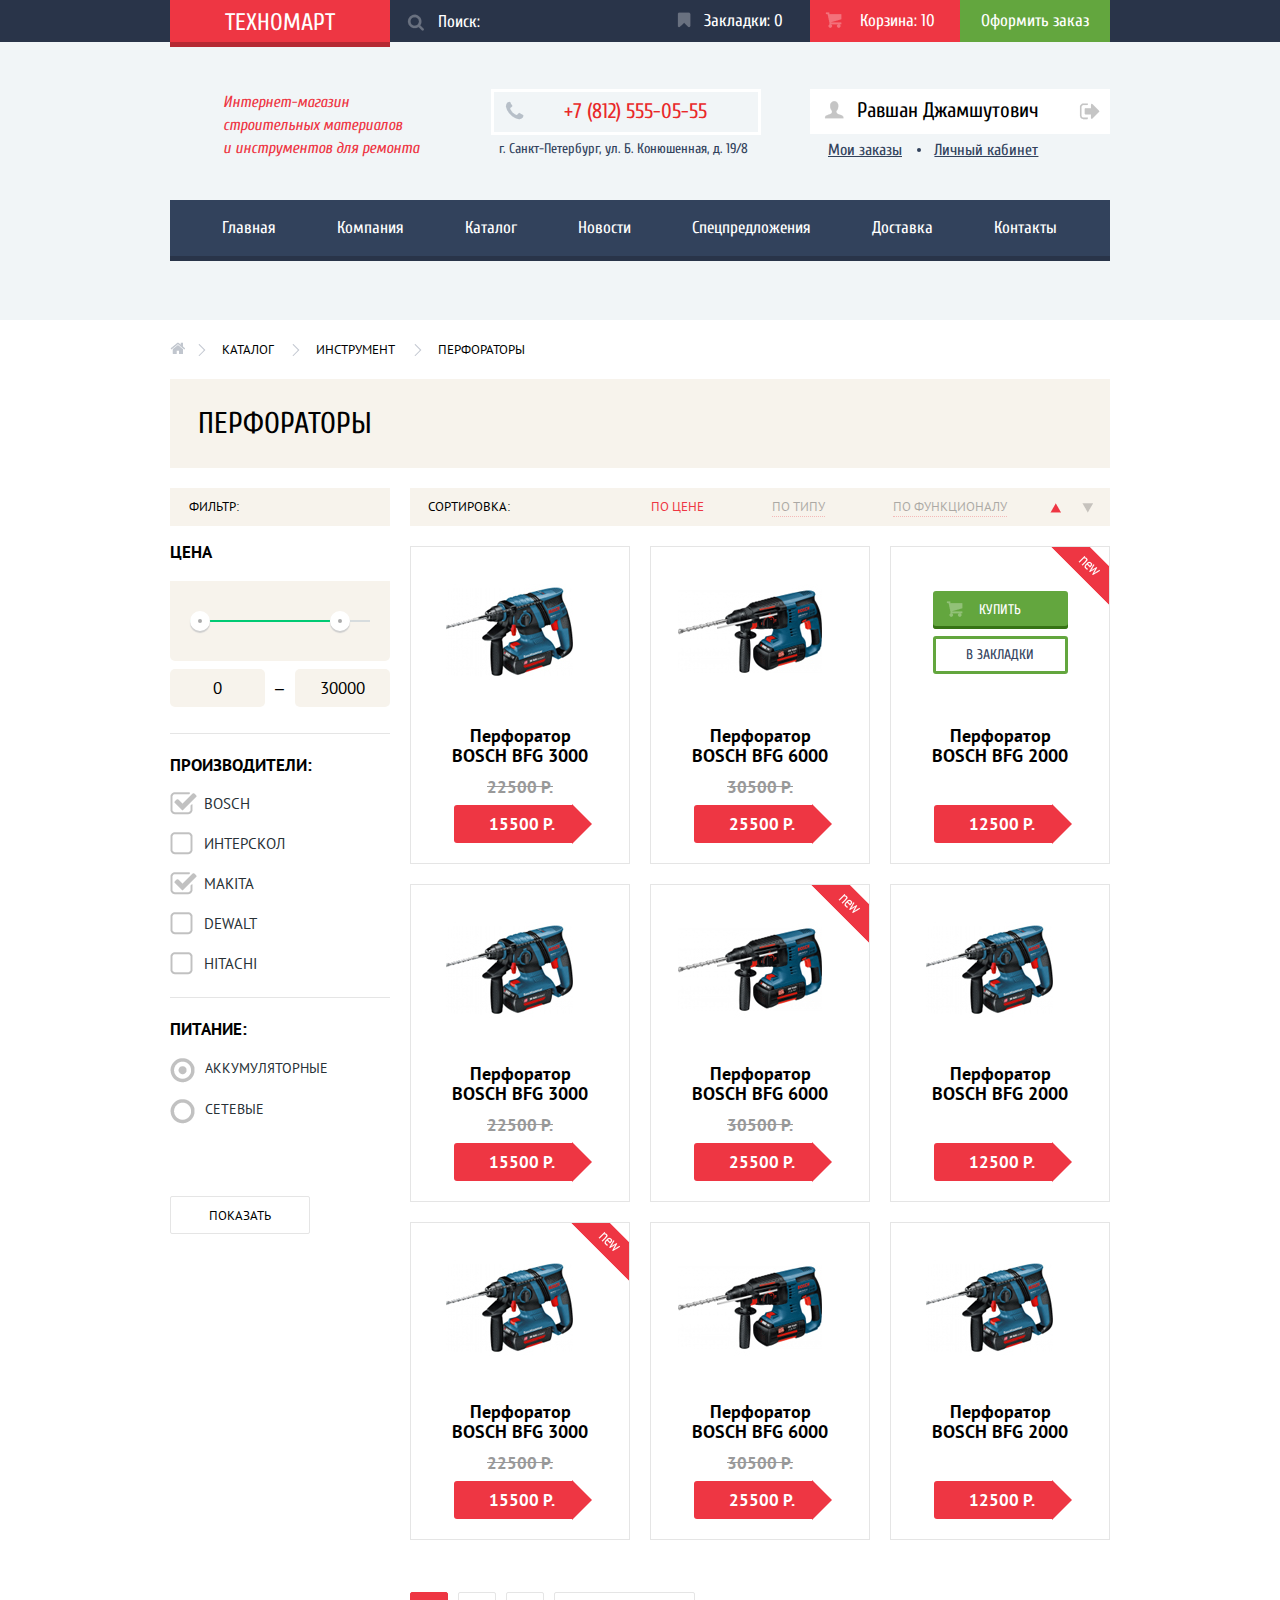
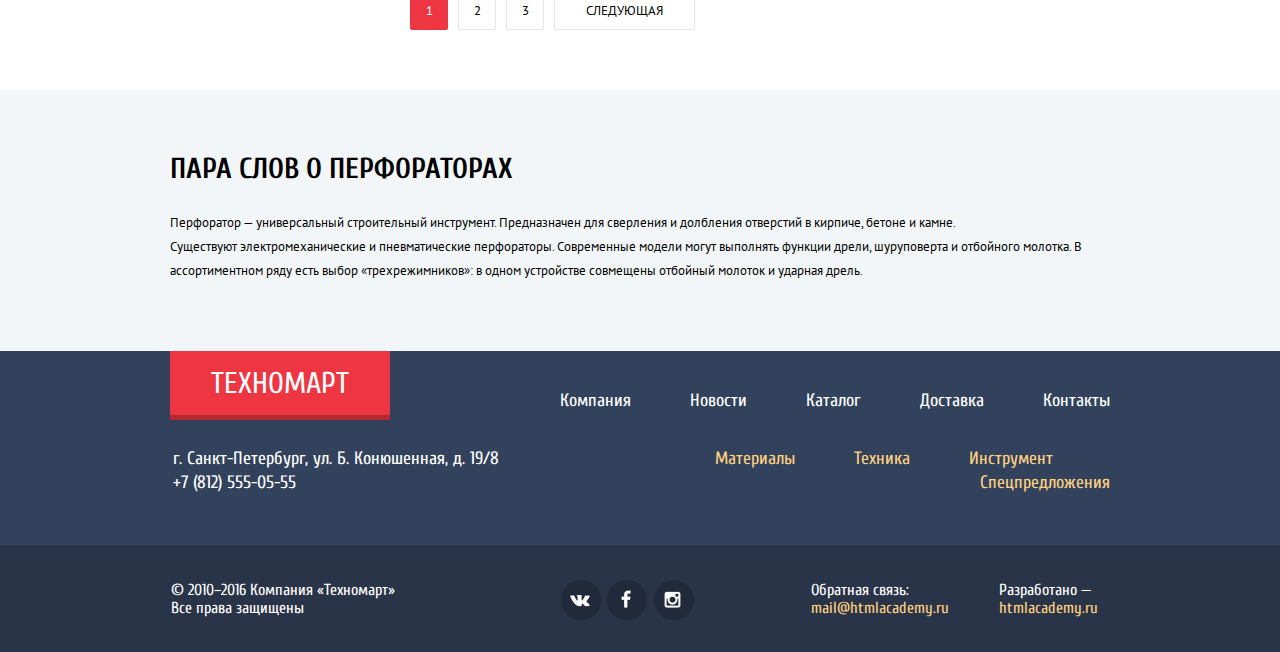
==== commit 575120ee: "Оформление контента" ====
--- a/catalog.html
+++ b/catalog.html
@@ -60,7 +60,7 @@
             <li>
               <a href="#">Компания</a>
             </li>
-            <li>
+            <li class="active">
               <a>Каталог</a>
             </li>
             <li>
@@ -314,7 +314,7 @@
               <li>
                 <a href="#">Новости</a>
               </li>
-              <li>
+              <li class="active">
                 <a>Каталог</a>
               </li>
               <li>
@@ -371,5 +371,17 @@
         </div>
       </div>
     </footer>
+    <div class="modal-item-basket">
+      <button class="modal-item-basket-close" type="button" title="Закрыть">
+      Закрыть</button>
+      <div class="basket-wrapper">
+        <span class="icon-shape"></span>
+        <h3>Товар добавлен в корзину!</h3>
+      </div>
+      <div class="purchase clearfix">
+        <a class="checkout-item" href="#">Оформить заказ</a>
+        <a class="shopping" href="#">Продолжить покупки</a>
+      </div>
+    </div>
   </body>
 </html>
--- a/css/style.css
+++ b/css/style.css
@@ -290,7 +290,7 @@
   color: #ffffff;
   padding-top: 12px;
   padding-bottom: 11px;
-  padding-left: 47px;
+  padding-left: 48px;
   background: url("../img/sprite-2.png") no-repeat -8px -1806px;
 }
 .search input::-webkit-input-placeholder {
@@ -315,7 +315,7 @@
   background: url("../img/sprite-2.png") no-repeat -8px -1940px;
 }
 .search input:focus {
-	background: #ffffff url("../img/sprite-2.png") no-repeat -8px -1874px;
+	background: #ffffff url("../img/sprite-2.png") no-repeat -8px -1873px;
 	outline: none;
 	color:#000000;
 }
@@ -428,7 +428,6 @@
   font-family: "Cuprum", Helvetica, Arial, sans-serif;
   font-weight: 400;
   color: #ee3643;
-  font-weight: 400;
   margin-top: 4px;
 }
 .header-contacts {
@@ -537,7 +536,7 @@
   width: 60px;
   height: 45px;
   margin-left: -4px;
-  background: #ffffff url("../img/sprite-2.png") no-repeat 8px -1542px;
+  background: #ffffff url("../img/sprite-2.png") no-repeat 8px -1541px;
 }
 .user-block-personal .surname:hover {
   background: #ffffff url("../img/sprite-2.png") no-repeat -11px -2337px;
@@ -636,7 +635,7 @@
 }
 .offer-tool {
   background: #4aafde url("../img/sprite-1.png") no-repeat 162px -412px;
-  margin-right: 16px;
+  margin-right: 20px;
 }
 .offer-technic {
   background: #cc79d1 url("../img/sprite-1.png") no-repeat 156px -545px;
@@ -807,7 +806,7 @@
   position: absolute;
   width: 28px;
   height: 3px;
-  top: 143px;
+  top: 142px;
   left: 22px;
   background: #ffffff;
   border-radius: 1px;
@@ -835,7 +834,7 @@
   position: absolute;
   width: 28px;
   height: 3px;
-  top: 125px;
+  top: 124px;
   right: 16px;
   background: #ffffff;
   border-radius: 1px;
@@ -1506,7 +1505,7 @@
 }
 .price-controls span {
   font-size: 16px;
-  margin-left: 11px;
+  margin-left: 10px;
   margin-right: 11px;
 }
 .filter ul {
@@ -1780,8 +1779,8 @@
   border: 1px solid #e5e5e5;
   border-radius: 2px;
   margin: 0;
-  margin-right: 5px;
-  padding: 9px 15px;
+  margin-right: 10px;
+  padding: 9px 14px 9px 15px;
 }
 .pagination a:last-child {
   padding: 9px 31px;
@@ -2043,10 +2042,248 @@
 /*МОДАЛЬНОЕ ОКНО*/
 
 .modal-content {
+  -moz-box-sizing: border-box;
+  -webkit-box-sizing: border-box;
+  -ms-box-sizing: border-box;
+  box-sizing: border-box;
   display: none;
-}
+  position: absolute;
+  width: 620px;
+  top: 153px;
+  left: 50%;
+  color: #000000;
+  background: #ffffff;
+  border-top: 7px solid #ee3643;
+  box-shadow: 0 20px 40px 0 rgba(0, 0, 1, 0.75);
+  margin-left: -310px;
+  padding: 40px 70px 1px 80px;
+}
+.modal-content-show {
+  display: block;
+  animation: bounce 0.6s;
+}
+.modal-content-close {
+  position: absolute;
+  top: 3px;
+  left: 570px;
+  width: 43px;
+  height: 43px;
+  font-size: 0;
+  background-color: #ffffff;
+  border: 0;
+  outline: 0;
+  cursor: pointer;
+}
+.modal-content-close::before,
+.modal-content-close::after {
+  content: "";
+  position: absolute;
+  top: 14px;
+  right: -1px;
+  width: 27px;
+  height: 5px;
+  background-color: #ee3643;
+  border-radius: 1px;
+}
+.modal-content-close::before {
+  transform: rotate(45deg);
+}
+.modal-content-close::after {
+  transform: rotate(-45deg);
+}
+.name-user {
+  float: left;
+  width: 240px;
+}
+.login-form label {
+  display: block;
+  font-size: 18px;
+  line-height: 18px;
+  font-family: "Cuprum", Helvetica, Arial, sans-serif;
+  font-weight: 400;
+  padding-top: 7px;
+}
+.login-form input[type="text"] {
+  font-size: 13px;
+  line-height: 18px;
+  font-family: "PT Sans", Helvetica, Arial, sans-serif;
+  font-weight: 400;
+  width: 190px;
+  border: 2px solid #d7dcde;
+  border-radius: 3px;
+  outline: none;
+  margin-top: 9px;
+  margin-bottom: 14px;
+  padding: 8px 13px 8px 13px;
+}
+.login-form input[type="text"]:hover {
+  border: 2px solid #a2a9ac;
+}
+.login-form input[type="text"]:focus {
+  border: 2px solid #56bffb;
+}
+textarea {
+  font-size: 13px;
+  line-height: 18px;
+  font-family: "PT Sans", Helvetica, Arial, sans-serif;
+  font-weight: 400;
+  width: 426px;
+  border: 2px solid #d7dcde;
+  border-radius: 3px;
+  outline: none;
+  margin-bottom: 37px;
+  margin-top: 9px;
+  padding: 8px 18px 11px 13px;
+}
+textarea:hover {
+  border: 2px solid #a2a9ac;
+}
+textarea:focus {
+  border: 2px solid #56bffb;
+}
+.login-form .btn-user {
+  display: block;
+  font-size: 14px;
+  line-height: 18px;
+  font-family: "Cuprum", Helvetica, Arial, sans-serif;
+  text-align: center;
+  color: #ffffff;
+  font-weight: 400;
+  text-transform: uppercase;
+  text-decoration: none;
+  border: none;
+  outline: none;
+  cursor: pointer;
+  width: 460px;
+  height: 39px;
+  margin-top: 34px;
+  margin-bottom: 36px;
+  border-radius: 5px;
+  background-color: #ee3643;
+}
+.login-form .btn-user:hover {
+  background-color: #ca2c37;
+}
+.login-form .btn-user:active {
+  background-color: #ba2732;
+}
+
 /*ВТОРОЕ МОДАЛЬНОЕ ОКНО*/
 
 .modal-item-basket {
+  -moz-box-sizing: border-box;
+  -webkit-box-sizing: border-box;
+  -ms-box-sizing: border-box;
+  box-sizing: border-box;
   display: none;
-}
+  position: absolute;
+  width: 620px;
+  top: 411px;
+  left: 50%;
+  background: #ffffff;
+  box-shadow: 0 20px 40px 0 rgba(41, 52, 73, 0.75);
+  border-top: 7px solid #ee3643;
+  z-index: 30;
+  margin-left: -310px;
+}
+.modal-item-show {
+  display: block;
+  animation: bounce 0.6s;
+}
+.modal-item-basket-close {
+  position: absolute;
+  top: 3px;
+  left: 570px;
+  width: 43px;
+  height: 43px;
+  font-size: 0;
+  background-color: #ffffff;
+  border: 0;
+  outline: 0;
+  cursor: pointer;
+}
+.modal-item-basket-close::before,
+.modal-item-basket-close::after {
+  content: "";
+  position: absolute;
+  top: 14px;
+  right: -2px;
+  width: 27px;
+  height: 5px;
+  background-color: #ee3643;
+  border-radius: 1px;
+}
+.modal-item-basket-close::before {
+  transform: rotate(45deg);
+}
+.modal-item-basket-close::after {
+  transform: rotate(-45deg);
+}
+.modal-item-basket h3 {
+  margin: 0;
+  font-size: 30px;
+  line-height: 18px;
+  font-family: "Cuprum", Helvetica, Arial, sans-serif;
+  text-align: center;
+  color: #000000;
+  font-weight: 400;
+  margin-top: 71px;
+  margin-bottom: 73px;
+  margin-left: 59px;
+}
+.basket-wrapper {
+  position: relative;
+}
+.icon-shape::before {
+  content: "";
+  position: absolute;
+  width: 65px;
+  height: 65px;
+  left: 83px;
+  bottom: -23px;
+  border-radius: 50%;
+  background: #63a63e url("../img/sprite-2.png") no-repeat -10px -2001px;
+}
+.purchase {
+  height: 113px;
+  background: #f1f1f1;
+}
+.purchase a {
+  display: block;
+  width: 220px;
+  font-size: 14px;
+  line-height: 18px;
+  font-family: "Cuprum", Helvetica, Arial, sans-serif;
+  text-align: center;
+  font-weight: 400;
+  text-transform: uppercase;
+  text-decoration: none;
+  border: none;
+  outline: none;
+  cursor: pointer;
+  margin-top: 39px;
+  padding-top: 10px;
+  padding-bottom: 10px;
+}
+.purchase .checkout-item {
+  float: left;
+  width: 220px;
+  color: #ffffff;
+  background: #ee3643;
+  margin-left: 80px;
+  margin-right: 20px;
+}
+.purchase .shopping {
+  float: left;
+  width: 220px;
+  color: #000000;
+  background: #ffffff;
+}
+.purchase a:hover {
+  color: #ffffff;
+  background: #ca2c37;
+}
+.purchase a:active {
+  color: #ffffff;
+  background: #ba2732;
+}
